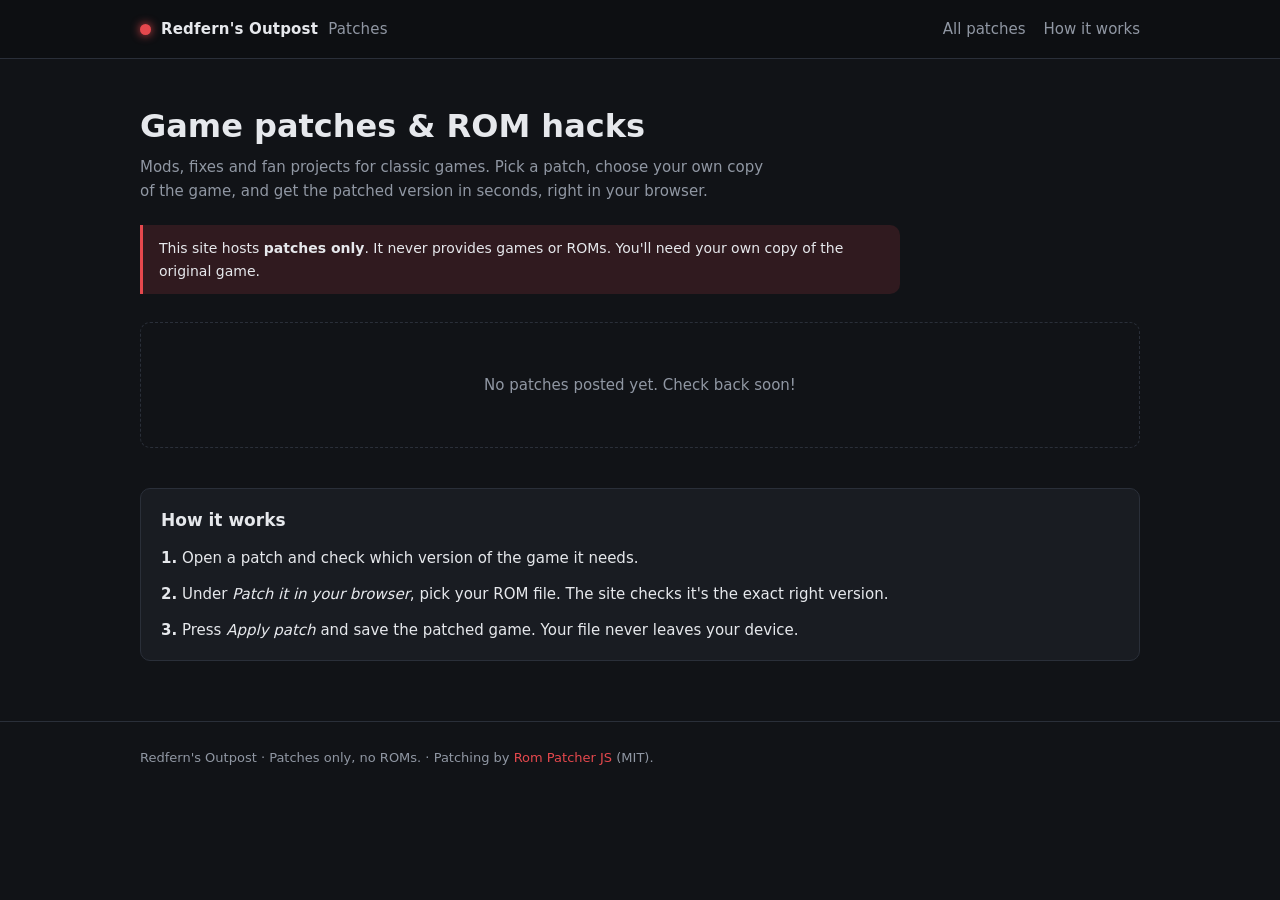
==== index.html @ 0d761f44 "Patch site: catalog, patch pages, in-browser patcher (Rom Patcher JS) Co-Authored-By: Claude Opus 5." ====
<!doctype html>
<html lang="en">
<head>
<meta charset="utf-8">
<meta name="viewport" content="width=device-width, initial-scale=1">
<title>Redfern's Outpost · ROM Patches</title>
<meta name="description" content="Game patches and ROM hacks from Redfern's Outpost. Patch your own copy right in the browser.">
<link rel="icon" href="data:image/svg+xml,%3Csvg xmlns='http://www.w3.org/2000/svg' viewBox='0 0 16 16'%3E%3Ccircle cx='8' cy='8' r='6' fill='%23e5484d'/%3E%3C/svg%3E">
<link rel="stylesheet" href="assets/site.css">
</head>
<body>
<header class="topbar">
  <div class="wrap">
    <a class="brand" href="./"><span class="brand-dot"></span>Redfern's Outpost <span class="brand-sub">Patches</span></a>
    <nav class="nav"><a href="./">All patches</a><a href="#how">How it works</a></nav>
  </div>
</header>

<main class="wrap">
  <section class="hero">
    <h1>Game patches &amp; ROM hacks</h1>
    <p>Mods, fixes and fan projects for classic games. Pick a patch, choose your own copy of the game, and get the patched version in seconds, right in your browser.</p>
    <div class="notice">This site hosts <strong>patches only</strong>. It never provides games or ROMs. You'll need your own copy of the original game.</div>
  </section>

  <div class="toolbar" id="toolbar" hidden>
    <input id="search" type="search" placeholder="Search patches…" aria-label="Search patches">
    <select id="platform" aria-label="Filter by platform"><option value="">All platforms</option></select>
  </div>

  <div class="grid" id="grid"><div class="empty">Loading…</div></div>

  <section id="how" class="panel" style="margin-top:40px">
    <h2>How it works</h2>
    <p><strong>1.</strong> Open a patch and check which version of the game it needs.</p>
    <p><strong>2.</strong> Under <em>Patch it in your browser</em>, pick your ROM file. The site checks it's the exact right version.</p>
    <p><strong>3.</strong> Press <em>Apply patch</em> and save the patched game. Your file never leaves your device.</p>
  </section>
</main>

<footer>
  <div class="wrap">Redfern's Outpost · Patches only, no ROMs. · Patching by <a href="https://github.com/marcrobledo/RomPatcher.js" target="_blank" rel="noopener">Rom Patcher JS</a> (MIT).</div>
</footer>

<script src="assets/site.js"></script>
<script>renderCatalog();</script>
</body>
</html>
---- assets/site.css ----
:root {
  --bg: #111317;
  --panel: #191c22;
  --panel-2: #20242c;
  --line: #2a2f39;
  --text: #e6e8ec;
  --muted: #9097a3;
  --accent: #e5484d;
  --accent-soft: rgba(229, 72, 77, 0.14);
  --ok: #46a758;
  --radius: 10px;
  color-scheme: dark;
}

* { box-sizing: border-box; }
[hidden] { display: none !important; }

html, body {
  margin: 0;
  background: var(--bg);
  color: var(--text);
  font: 15px/1.6 system-ui, -apple-system, "Segoe UI", Roboto, sans-serif;
}

a { color: var(--accent); text-decoration: none; }
a:hover { text-decoration: underline; }
img { max-width: 100%; display: block; }

.wrap { max-width: 1040px; margin: 0 auto; padding: 0 20px; }

/* ---- header / footer ------------------------------------------------ */
.topbar {
  border-bottom: 1px solid var(--line);
  background: #0d0f12;
}
.topbar .wrap {
  display: flex; align-items: center; justify-content: space-between;
  height: 58px;
}
.brand {
  display: flex; align-items: center; gap: 10px;
  color: var(--text); font-weight: 700; letter-spacing: .2px;
}
.brand:hover { text-decoration: none; }
.brand-dot {
  width: 11px; height: 11px; border-radius: 50%;
  background: var(--accent); box-shadow: 0 0 10px var(--accent);
}
.brand-sub { color: var(--muted); font-weight: 400; }
.nav a { color: var(--muted); margin-left: 18px; }
.nav a:hover { color: var(--text); text-decoration: none; }
@media (max-width: 560px) {
  .nav { display: none; }
  .hero h1 { font-size: 26px; }
  .patch-head h1 { font-size: 25px; }
}

footer {
  margin-top: 60px; padding: 26px 0 40px;
  border-top: 1px solid var(--line);
  color: var(--muted); font-size: 13px;
}

/* ---- hero ----------------------------------------------------------- */
.hero { padding: 48px 0 28px; }
.hero h1 { margin: 0 0 10px; font-size: 32px; line-height: 1.2; }
.hero p { margin: 0; max-width: 640px; color: var(--muted); }

.notice {
  margin: 22px 0 0; padding: 12px 16px; max-width: 760px;
  border-left: 3px solid var(--accent);
  background: var(--accent-soft); border-radius: 0 var(--radius) var(--radius) 0;
  font-size: 14px;
}

/* ---- catalog -------------------------------------------------------- */
.toolbar { display: flex; gap: 10px; margin: 26px 0 18px; flex-wrap: wrap; }
.toolbar input, .toolbar select {
  background: var(--panel); color: var(--text);
  border: 1px solid var(--line); border-radius: 8px;
  padding: 9px 12px; font: inherit;
}
.toolbar input { flex: 1; min-width: 200px; }

.grid {
  display: grid; gap: 18px;
  grid-template-columns: repeat(auto-fill, minmax(230px, 1fr));
}
.card {
  display: flex; flex-direction: column;
  background: var(--panel); border: 1px solid var(--line);
  border-radius: var(--radius); overflow: hidden; color: var(--text);
  transition: transform .12s ease, border-color .12s ease;
}
.card:hover { transform: translateY(-2px); border-color: #3a4150; text-decoration: none; }
.card .thumb {
  aspect-ratio: 3 / 2; background: var(--panel-2) center / cover no-repeat;
  image-rendering: pixelated;
  display: flex; align-items: center; justify-content: center;
  color: var(--muted); font-size: 13px;
}
.card .body { padding: 14px 16px 16px; display: flex; flex-direction: column; gap: 6px; flex: 1; }
.card h3 { margin: 0; font-size: 17px; line-height: 1.3; }
.card .game { color: var(--muted); font-size: 13px; }
.card .summary { font-size: 14px; color: #c5c9d1; flex: 1; }
.meta { display: flex; gap: 6px; flex-wrap: wrap; align-items: center; }

.badge {
  display: inline-block; padding: 1px 8px; border-radius: 999px;
  background: var(--panel-2); border: 1px solid var(--line);
  color: var(--muted); font-size: 12px; font-weight: 600;
}
.badge.platform { color: var(--text); border-color: #3a4150; }
.badge.version { color: #7ee2a8; border-color: #24533a; background: #15261c; }

.empty {
  grid-column: 1 / -1;
  padding: 50px 20px; text-align: center; color: var(--muted);
  border: 1px dashed var(--line); border-radius: var(--radius);
}

/* ---- patch page ----------------------------------------------------- */
.back { display: inline-block; margin: 26px 0 6px; color: var(--muted); }
.patch-head h1 { margin: 4px 0 6px; font-size: 30px; line-height: 1.2; }
.patch-head .game { color: var(--muted); margin-bottom: 10px; }

.layout {
  display: grid; gap: 26px; margin-top: 22px;
  grid-template-columns: minmax(0, 1fr) 360px;
}
@media (max-width: 860px) { .layout { grid-template-columns: 1fr; } }

.panel {
  background: var(--panel); border: 1px solid var(--line);
  border-radius: var(--radius); padding: 18px 20px;
}
.panel + .panel { margin-top: 18px; }
.panel h2 { margin: 0 0 12px; font-size: 17px; }
.panel p { margin: 0 0 12px; }
.panel p:last-child { margin-bottom: 0; }

.shots { display: grid; gap: 10px; grid-template-columns: repeat(auto-fill, minmax(150px, 1fr)); }
.shots img {
  width: 100%; border-radius: 6px; border: 1px solid var(--line);
  image-rendering: pixelated; cursor: zoom-in;
}

.facts { display: grid; grid-template-columns: auto 1fr; gap: 6px 14px; font-size: 14px; }
.facts dt { color: var(--muted); }
.facts dd { margin: 0; word-break: break-word; }
.mono { font-family: ui-monospace, "Cascadia Mono", Consolas, monospace; font-size: 13px; }

.btn {
  display: inline-flex; align-items: center; justify-content: center; gap: 8px;
  padding: 10px 16px; border-radius: 8px; border: 1px solid var(--line);
  background: var(--panel-2); color: var(--text); font: inherit; font-weight: 600;
  cursor: pointer;
}
.btn:hover { border-color: #4a5263; text-decoration: none; }
.btn.primary { background: var(--accent); border-color: var(--accent); color: #fff; }
.btn.primary:hover { filter: brightness(1.08); }
.btn.block { width: 100%; }

.changelog { list-style: none; margin: 0; padding: 0; }
.changelog li { padding: 10px 0; border-top: 1px solid var(--line); }
.changelog li:first-child { border-top: 0; padding-top: 0; }
.changelog .ver { font-weight: 700; }
.changelog .date { color: var(--muted); font-size: 13px; margin-left: 8px; }

.lightbox {
  position: fixed; inset: 0; background: rgba(0, 0, 0, .85);
  display: flex; align-items: center; justify-content: center; padding: 30px;
  cursor: zoom-out; z-index: 10;
}
.lightbox img { max-height: 90vh; image-rendering: pixelated; border-radius: 6px; }

/* ---- Rom Patcher JS dark overrides ---------------------------------- */
#rom-patcher-container {
  background: var(--panel-2) !important; color: var(--text) !important;
  border-radius: 8px; padding: 16px !important; max-width: none !important;
  margin: 0 !important; box-shadow: none !important;
}
#rom-patcher-container .rom-patcher-row { display: block; }
#rom-patcher-container .rom-patcher-row > div { text-align: left !important; width: auto !important; }
#rom-patcher-container .rom-patcher-row > div:first-child { color: var(--muted); font-size: 13px; margin-bottom: 4px; }
#rom-patcher-container .text-muted { color: var(--muted) !important; }
#rom-patcher-container select,
#rom-patcher-container input[type=file] {
  width: 100%; background-color: #13161b !important; color: var(--text) !important;
  border: 1px solid var(--line) !important; border-radius: 8px !important;
}
#rom-patcher-container input[type=file].valid { background-color: #15261c !important; border-color: #24533a !important; }
#rom-patcher-container input[type=file].invalid { background-color: #2c1517 !important; border-color: #5c2328 !important; }
#rom-patcher-container #rom-patcher-button-apply {
  width: 100%; padding: 11px; border-radius: 8px; border: 0;
  background: var(--accent); color: #fff; font: inherit; font-weight: 700; cursor: pointer;
}
#rom-patcher-container #rom-patcher-button-apply:disabled { background: #3a2a2c; color: #8d7a7c; cursor: not-allowed; }
#rom-patcher-powered { margin-top: 10px; font-size: 12px; text-align: center; }
#rom-patcher-powered a { color: var(--muted); }
#rom-patcher-powered img { display: none; }
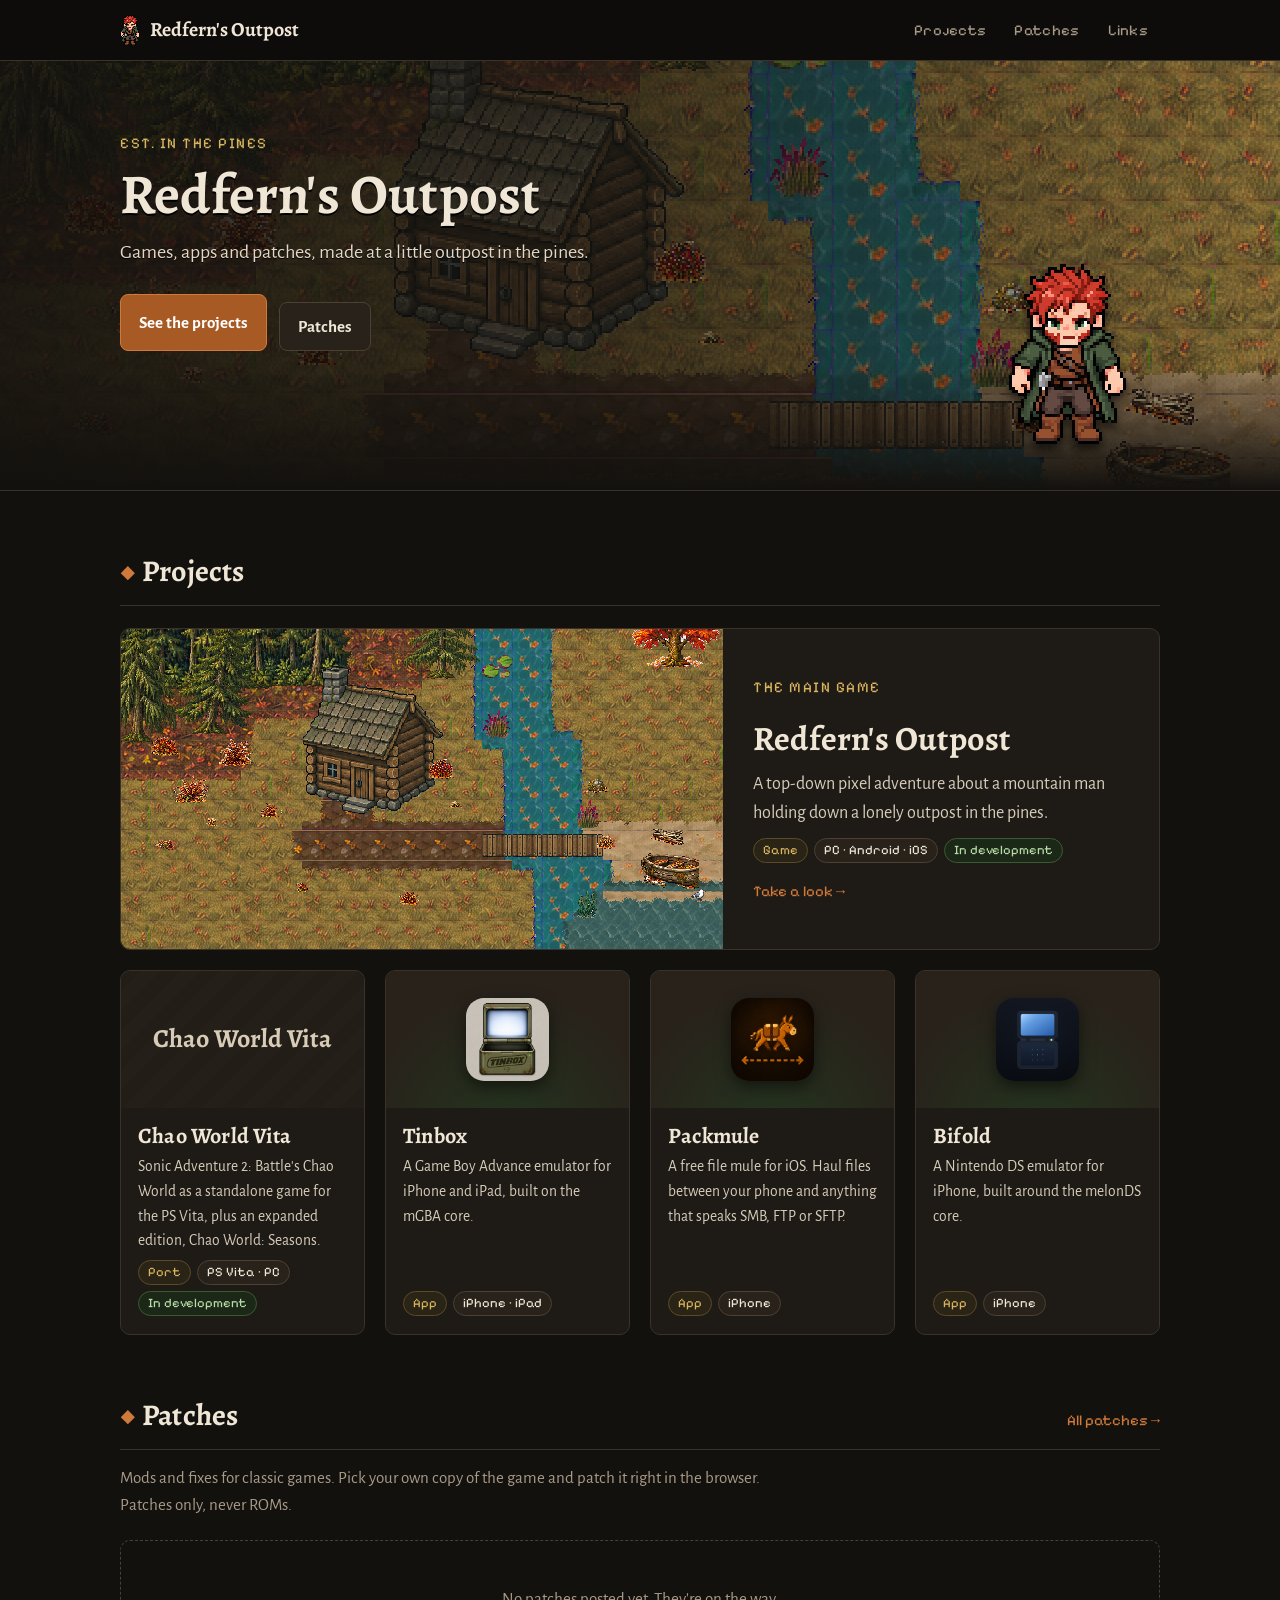
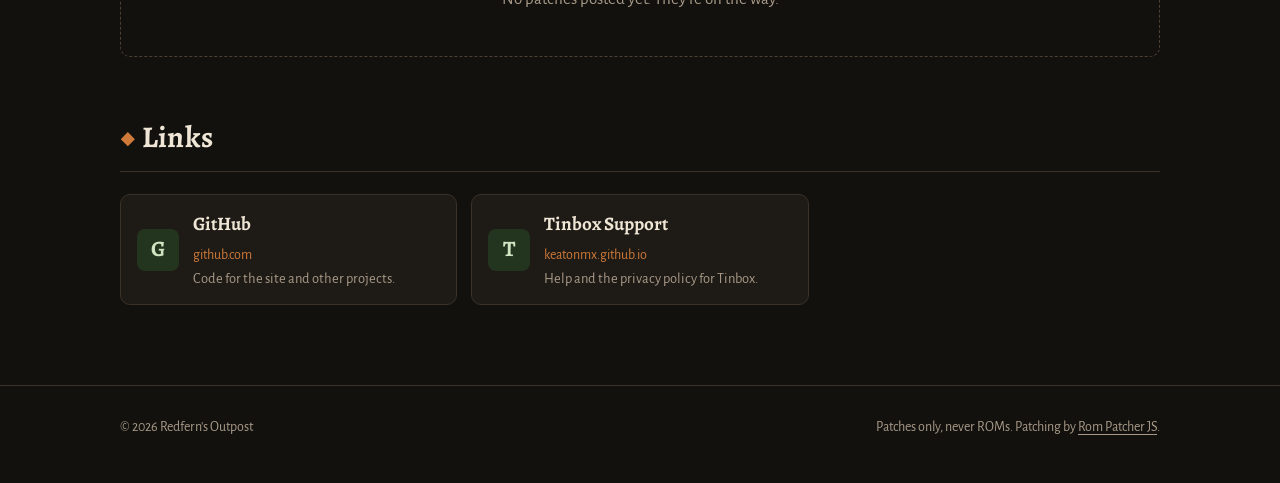
==== commit ad0a3aa3: "Become the main Redfern's Outpost site: projects, patches and links Home page with the autumn cabin " ====
--- a/index.html
+++ b/index.html
@@ -3,46 +3,64 @@
 <head>
 <meta charset="utf-8">
 <meta name="viewport" content="width=device-width, initial-scale=1">
-<title>Redfern's Outpost · ROM Patches</title>
-<meta name="description" content="Game patches and ROM hacks from Redfern's Outpost. Patch your own copy right in the browser.">
-<link rel="icon" href="data:image/svg+xml,%3Csvg xmlns='http://www.w3.org/2000/svg' viewBox='0 0 16 16'%3E%3Ccircle cx='8' cy='8' r='6' fill='%23e5484d'/%3E%3C/svg%3E">
+<title>Redfern's Outpost</title>
+<meta name="description" content="Games, apps and patches made at Redfern's Outpost, a little outpost in the pines.">
+<meta property="og:title" content="Redfern's Outpost">
+<meta property="og:description" content="Games, apps and patches made at a little outpost in the pines.">
+<meta property="og:image" content="https://redfernsoutpost.com/projects/redferns-outpost/autumn.png">
+<link rel="icon" href="data:image/svg+xml,%3Csvg xmlns='http://www.w3.org/2000/svg' viewBox='0 0 16 16'%3E%3Cpath d='M8 1 13 9H10l3 5H3l3-5H3z' fill='%237fa66f'/%3E%3Crect x='7' y='13' width='2' height='3' fill='%23cf7a3a'/%3E%3C/svg%3E">
+<link rel="preconnect" href="https://fonts.googleapis.com">
+<link rel="preconnect" href="https://fonts.gstatic.com" crossorigin>
+<link rel="stylesheet" href="https://fonts.googleapis.com/css2?family=Alegreya:wght@700&family=Alegreya+Sans:wght@400;700&family=Pixelify+Sans:wght@400;500&display=swap">
 <link rel="stylesheet" href="assets/site.css">
 </head>
 <body>
 <header class="topbar">
   <div class="wrap">
-    <a class="brand" href="./"><span class="brand-dot"></span>Redfern's Outpost <span class="brand-sub">Patches</span></a>
-    <nav class="nav"><a href="./">All patches</a><a href="#how">How it works</a></nav>
+    <a class="brand" href="./"><img src="assets/img/redfern.png" alt=""><span>Redfern's Outpost</span></a>
+    <nav class="nav"><a href="#projects-section">Projects</a><a href="patches.html">Patches</a><a href="#links-section">Links</a></nav>
   </div>
 </header>
 
+<section class="banner">
+  <div class="wrap">
+    <div class="eyebrow">Est. in the pines</div>
+    <h1>Redfern's Outpost</h1>
+    <p>Games, apps and patches, made at a little outpost in the pines.</p>
+    <div class="actions">
+      <a class="btn primary" href="#projects-section">See the projects</a>
+      <a class="btn" href="patches.html">Patches</a>
+    </div>
+  </div>
+  <img class="redfern" src="assets/img/redfern.png" alt="Redfern, the mountain man">
+</section>
+
 <main class="wrap">
-  <section class="hero">
-    <h1>Game patches &amp; ROM hacks</h1>
-    <p>Mods, fixes and fan projects for classic games. Pick a patch, choose your own copy of the game, and get the patched version in seconds, right in your browser.</p>
-    <div class="notice">This site hosts <strong>patches only</strong>. It never provides games or ROMs. You'll need your own copy of the original game.</div>
+  <section class="section" id="projects-section">
+    <div class="section-head"><h2>Projects</h2></div>
+    <div class="grid" id="projects"><div class="empty">Loading…</div></div>
   </section>
 
-  <div class="toolbar" id="toolbar" hidden>
-    <input id="search" type="search" placeholder="Search patches…" aria-label="Search patches">
-    <select id="platform" aria-label="Filter by platform"><option value="">All platforms</option></select>
-  </div>
+  <section class="section" id="patches-section">
+    <div class="section-head"><h2>Patches</h2><a href="patches.html">All patches →</a></div>
+    <p class="section-intro">Mods and fixes for classic games. Pick your own copy of the game and patch it right in the browser. Patches only, never ROMs.</p>
+    <div class="grid" id="latest-patches"><div class="empty">Loading…</div></div>
+  </section>
 
-  <div class="grid" id="grid"><div class="empty">Loading…</div></div>
-
-  <section id="how" class="panel" style="margin-top:40px">
-    <h2>How it works</h2>
-    <p><strong>1.</strong> Open a patch and check which version of the game it needs.</p>
-    <p><strong>2.</strong> Under <em>Patch it in your browser</em>, pick your ROM file. The site checks it's the exact right version.</p>
-    <p><strong>3.</strong> Press <em>Apply patch</em> and save the patched game. Your file never leaves your device.</p>
+  <section class="section" id="links-section">
+    <div class="section-head"><h2>Links</h2></div>
+    <div class="links" id="links"><div class="empty">Loading…</div></div>
   </section>
 </main>
 
 <footer>
-  <div class="wrap">Redfern's Outpost · Patches only, no ROMs. · Patching by <a href="https://github.com/marcrobledo/RomPatcher.js" target="_blank" rel="noopener">Rom Patcher JS</a> (MIT).</div>
+  <div class="wrap">
+    <span>© 2026 Redfern's Outpost</span>
+    <span>Patches only, never ROMs. Patching by <a href="https://github.com/marcrobledo/RomPatcher.js" target="_blank" rel="noopener">Rom Patcher JS</a>.</span>
+  </div>
 </footer>
 
 <script src="assets/site.js"></script>
-<script>renderCatalog();</script>
+<script>renderHome();</script>
 </body>
 </html>
--- a/assets/site.css
+++ b/assets/site.css
@@ -1,14 +1,23 @@
+/* Redfern's Outpost — woodsmoke, parchment, rust and pine. */
 :root {
-  --bg: #111317;
-  --panel: #191c22;
-  --panel-2: #20242c;
-  --line: #2a2f39;
-  --text: #e6e8ec;
-  --muted: #9097a3;
-  --accent: #e5484d;
-  --accent-soft: rgba(229, 72, 77, 0.14);
-  --ok: #46a758;
+  --bg: #13110e;
+  --bg-2: #191612;
+  --panel: #1e1a15;
+  --panel-2: #28221b;
+  --line: #3a3128;
+  --line-2: #4b4033;
+  --text: #efe6d6;
+  --muted: #a89a88;
+  --accent: #cf7a3a;
+  --accent-strong: #a85a24;
+  --accent-soft: rgba(207, 122, 58, 0.14);
+  --pine: #7fa66f;
+  --pine-deep: #24351f;
+  --gold: #d9b45f;
   --radius: 10px;
+  --serif: "Alegreya", Georgia, "Times New Roman", serif;
+  --sans: "Alegreya Sans", system-ui, -apple-system, "Segoe UI", Roboto, sans-serif;
+  --pixel: "Pixelify Sans", ui-monospace, Consolas, monospace;
   color-scheme: dark;
 }
 
@@ -19,61 +28,121 @@
   margin: 0;
   background: var(--bg);
   color: var(--text);
-  font: 15px/1.6 system-ui, -apple-system, "Segoe UI", Roboto, sans-serif;
-}
+  font: 17px/1.6 var(--sans);
+}
+h1, h2, h3 { font-family: var(--serif); font-weight: 700; letter-spacing: .2px; }
 
 a { color: var(--accent); text-decoration: none; }
 a:hover { text-decoration: underline; }
 img { max-width: 100%; display: block; }
-
-.wrap { max-width: 1040px; margin: 0 auto; padding: 0 20px; }
+.pixel { image-rendering: pixelated; }
+
+.wrap { max-width: 1080px; margin: 0 auto; padding: 0 20px; }
 
 /* ---- header / footer ------------------------------------------------ */
 .topbar {
+  position: sticky; top: 0; z-index: 5;
   border-bottom: 1px solid var(--line);
-  background: #0d0f12;
+  background: rgba(15, 13, 11, .92);
+  backdrop-filter: blur(6px);
 }
 .topbar .wrap {
   display: flex; align-items: center; justify-content: space-between;
-  height: 58px;
+  height: 60px; gap: 16px;
 }
 .brand {
   display: flex; align-items: center; gap: 10px;
-  color: var(--text); font-weight: 700; letter-spacing: .2px;
+  color: var(--text); font-family: var(--serif); font-size: 20px; font-weight: 700;
+  white-space: nowrap;
 }
 .brand:hover { text-decoration: none; }
-.brand-dot {
-  width: 11px; height: 11px; border-radius: 50%;
-  background: var(--accent); box-shadow: 0 0 10px var(--accent);
-}
-.brand-sub { color: var(--muted); font-weight: 400; }
-.nav a { color: var(--muted); margin-left: 18px; }
-.nav a:hover { color: var(--text); text-decoration: none; }
-@media (max-width: 560px) {
-  .nav { display: none; }
-  .hero h1 { font-size: 26px; }
-  .patch-head h1 { font-size: 25px; }
-}
+.brand img { height: 30px; width: auto; image-rendering: pixelated; }
+.nav { display: flex; gap: 4px; }
+.nav a {
+  color: var(--muted); padding: 6px 12px; border-radius: 6px;
+  font-family: var(--pixel); font-size: 15px; letter-spacing: .3px;
+}
+.nav a:hover, .nav a[aria-current="page"] { color: var(--text); background: var(--panel-2); text-decoration: none; }
 
 footer {
-  margin-top: 60px; padding: 26px 0 40px;
+  margin-top: 80px; padding: 30px 0 44px;
   border-top: 1px solid var(--line);
-  color: var(--muted); font-size: 13px;
-}
-
-/* ---- hero ----------------------------------------------------------- */
-.hero { padding: 48px 0 28px; }
-.hero h1 { margin: 0 0 10px; font-size: 32px; line-height: 1.2; }
-.hero p { margin: 0; max-width: 640px; color: var(--muted); }
+  color: var(--muted); font-size: 14px;
+}
+footer .wrap { display: flex; flex-wrap: wrap; gap: 6px 24px; justify-content: space-between; }
+footer a { color: var(--muted); text-decoration: underline; text-underline-offset: 3px; }
+
+@media (max-width: 600px) {
+  html, body { font-size: 16px; }
+  .brand span { display: none; }
+  .nav a { padding: 6px 8px; font-size: 14px; }
+}
+
+/* ---- home banner ---------------------------------------------------- */
+.banner {
+  position: relative; overflow: hidden;
+  min-height: 430px;
+  background: #2b2416 url("../projects/redferns-outpost/autumn.png") center 40% / cover no-repeat;
+  image-rendering: pixelated;
+  border-bottom: 1px solid var(--line);
+}
+.banner::before {
+  content: ""; position: absolute; inset: 0;
+  background:
+    linear-gradient(90deg, rgba(19, 17, 14, .92) 0%, rgba(19, 17, 14, .72) 45%, rgba(19, 17, 14, .15) 100%),
+    linear-gradient(0deg, var(--bg) 0%, rgba(19, 17, 14, 0) 30%);
+}
+.banner .wrap { position: relative; padding-top: 70px; padding-bottom: 70px; }
+.banner h1 {
+  margin: 0 0 12px; font-size: 56px; line-height: 1.05;
+  text-shadow: 0 2px 0 #000;
+}
+.banner p { margin: 0; max-width: 520px; font-size: 20px; color: #e3d8c4; text-shadow: 0 1px 0 #000; }
+.banner .actions { display: flex; gap: 12px; margin-top: 26px; flex-wrap: wrap; }
+.redfern {
+  position: absolute; right: 12%; bottom: 46px;
+  width: 117px; height: auto; image-rendering: pixelated;
+  filter: drop-shadow(0 6px 4px rgba(0, 0, 0, .55));
+}
+.eyebrow {
+  font-family: var(--pixel); color: var(--gold); font-size: 15px;
+  letter-spacing: 1.5px; text-transform: uppercase; margin-bottom: 10px;
+}
+@media (max-width: 760px) {
+  .banner { min-height: 380px; background-position: 70% 40%; }
+  .banner h1 { font-size: 40px; }
+  .banner p { font-size: 18px; }
+  .redfern { right: 8%; bottom: 20px; width: 78px; opacity: .9; }
+}
+
+/* ---- sections ------------------------------------------------------- */
+.section { margin-top: 56px; }
+.section-head {
+  display: flex; align-items: baseline; justify-content: space-between; gap: 16px;
+  border-bottom: 1px solid var(--line); padding-bottom: 10px; margin-bottom: 22px;
+}
+.section-head h2 { margin: 0; font-size: 30px; }
+.section-head h2::before {
+  content: ""; display: inline-block; width: 10px; height: 10px; margin-right: 12px;
+  background: var(--accent); transform: rotate(45deg) translateY(-4px);
+}
+.section-head a { font-family: var(--pixel); font-size: 15px; }
+.section-intro { margin: -8px 0 22px; color: var(--muted); max-width: 680px; }
+
+/* page header for inner pages */
+.page-head { padding: 44px 0 6px; }
+.page-head h1 { margin: 0 0 8px; font-size: 40px; line-height: 1.15; }
+.page-head p { margin: 0; max-width: 680px; color: var(--muted); }
+@media (max-width: 600px) { .page-head h1 { font-size: 32px; } }
 
 .notice {
   margin: 22px 0 0; padding: 12px 16px; max-width: 760px;
   border-left: 3px solid var(--accent);
   background: var(--accent-soft); border-radius: 0 var(--radius) var(--radius) 0;
-  font-size: 14px;
-}
-
-/* ---- catalog -------------------------------------------------------- */
+  font-size: 15px;
+}
+
+/* ---- cards ---------------------------------------------------------- */
 .toolbar { display: flex; gap: 10px; margin: 26px 0 18px; flex-wrap: wrap; }
 .toolbar input, .toolbar select {
   background: var(--panel); color: var(--text);
@@ -83,8 +152,8 @@
 .toolbar input { flex: 1; min-width: 200px; }
 
 .grid {
-  display: grid; gap: 18px;
-  grid-template-columns: repeat(auto-fill, minmax(230px, 1fr));
+  display: grid; gap: 20px;
+  grid-template-columns: repeat(auto-fill, minmax(240px, 1fr));
 }
 .card {
   display: flex; flex-direction: column;
@@ -92,41 +161,92 @@
   border-radius: var(--radius); overflow: hidden; color: var(--text);
   transition: transform .12s ease, border-color .12s ease;
 }
-.card:hover { transform: translateY(-2px); border-color: #3a4150; text-decoration: none; }
+.card:hover { transform: translateY(-3px); border-color: var(--line-2); text-decoration: none; }
 .card .thumb {
-  aspect-ratio: 3 / 2; background: var(--panel-2) center / cover no-repeat;
+  aspect-ratio: 16 / 9; background: var(--panel-2) center / cover no-repeat;
   image-rendering: pixelated;
   display: flex; align-items: center; justify-content: center;
-  color: var(--muted); font-size: 13px;
-}
-.card .body { padding: 14px 16px 16px; display: flex; flex-direction: column; gap: 6px; flex: 1; }
-.card h3 { margin: 0; font-size: 17px; line-height: 1.3; }
-.card .game { color: var(--muted); font-size: 13px; }
-.card .summary { font-size: 14px; color: #c5c9d1; flex: 1; }
+  color: var(--muted); font-family: var(--pixel); font-size: 14px;
+}
+.card .thumb.icon {
+  background: radial-gradient(circle at 50% 120%, var(--pine-deep), var(--panel-2) 70%);
+  image-rendering: auto;
+}
+.card .thumb.icon img { width: 34%; border-radius: 22%; box-shadow: 0 6px 16px rgba(0, 0, 0, .5); }
+.card .thumb.text {
+  background: repeating-linear-gradient(135deg, #221d17 0 14px, #251f19 14px 28px);
+  font-family: var(--serif); font-size: 26px; font-weight: 700; color: #d8ccb7;
+  text-align: center; padding: 0 20px; line-height: 1.15;
+}
+.card .body { padding: 15px 17px 18px; display: flex; flex-direction: column; gap: 6px; flex: 1; }
+.card h3 { margin: 0; font-size: 22px; line-height: 1.2; }
+.card .game { color: var(--muted); font-size: 14px; }
+.card .summary { font-size: 15.5px; color: #d6ccbb; flex: 1; }
 .meta { display: flex; gap: 6px; flex-wrap: wrap; align-items: center; }
 
+/* the flagship project gets the whole row */
+.card.featured { grid-column: 1 / -1; flex-direction: row; }
+.card.featured .thumb { aspect-ratio: auto; flex: 0 0 58%; min-height: 320px; }
+.card.featured .body { padding: 28px 30px; justify-content: center; gap: 10px; }
+.card.featured h3 { font-size: 34px; }
+.card.featured .summary { flex: 0; font-size: 18px; }
+.card.featured .more { font-family: var(--pixel); color: var(--accent); font-size: 15px; margin-top: 6px; }
+@media (max-width: 760px) {
+  .card.featured { flex-direction: column; }
+  .card.featured .thumb { aspect-ratio: 16 / 9; min-height: 0; }
+  .card.featured .body { padding: 16px 18px 20px; }
+  .card.featured h3 { font-size: 26px; }
+}
+
 .badge {
-  display: inline-block; padding: 1px 8px; border-radius: 999px;
+  display: inline-block; padding: 1px 9px; border-radius: 999px;
   background: var(--panel-2); border: 1px solid var(--line);
-  color: var(--muted); font-size: 12px; font-weight: 600;
-}
-.badge.platform { color: var(--text); border-color: #3a4150; }
-.badge.version { color: #7ee2a8; border-color: #24533a; background: #15261c; }
+  color: var(--muted); font-family: var(--pixel); font-size: 13px;
+}
+.badge.platform { color: var(--text); border-color: var(--line-2); }
+.badge.kind { color: var(--gold); border-color: #5a4a26; background: #2a2416; }
+.badge.status { color: #b7dca6; border-color: #3c5a31; background: #1b2717; }
+.badge.version { color: #b7dca6; border-color: #3c5a31; background: #1b2717; }
 
 .empty {
   grid-column: 1 / -1;
-  padding: 50px 20px; text-align: center; color: var(--muted);
-  border: 1px dashed var(--line); border-radius: var(--radius);
-}
-
-/* ---- patch page ----------------------------------------------------- */
-.back { display: inline-block; margin: 26px 0 6px; color: var(--muted); }
-.patch-head h1 { margin: 4px 0 6px; font-size: 30px; line-height: 1.2; }
-.patch-head .game { color: var(--muted); margin-bottom: 10px; }
+  padding: 44px 20px; text-align: center; color: var(--muted);
+  border: 1px dashed var(--line-2); border-radius: var(--radius);
+}
+
+/* ---- links ---------------------------------------------------------- */
+.links { display: grid; gap: 14px; grid-template-columns: repeat(auto-fill, minmax(280px, 1fr)); }
+.link-card {
+  display: flex; gap: 14px; align-items: center;
+  padding: 14px 16px; border-radius: var(--radius);
+  background: var(--panel); border: 1px solid var(--line); color: var(--text);
+}
+.link-card:hover { border-color: var(--line-2); text-decoration: none; }
+.link-card .mark {
+  flex: none; width: 42px; height: 42px; border-radius: 8px;
+  display: flex; align-items: center; justify-content: center;
+  background: var(--pine-deep); color: #cfe5c2;
+  font-family: var(--serif); font-weight: 700; font-size: 22px;
+}
+.link-card strong { display: block; font-family: var(--serif); font-size: 19px; }
+.link-card .host { color: var(--accent); font-size: 14px; }
+.link-card .desc { display: block; color: var(--muted); font-size: 14.5px; }
+
+/* ---- detail pages --------------------------------------------------- */
+.back { display: inline-block; margin: 28px 0 6px; color: var(--muted); font-family: var(--pixel); font-size: 15px; }
+.patch-head h1 { margin: 4px 0 8px; font-size: 40px; line-height: 1.15; }
+.patch-head .game { color: var(--muted); margin-bottom: 12px; max-width: 720px; }
+@media (max-width: 600px) { .patch-head h1 { font-size: 32px; } }
+
+.hero-shot {
+  margin-top: 22px; border-radius: var(--radius); overflow: hidden;
+  border: 1px solid var(--line); background: var(--panel-2);
+}
+.hero-shot img { width: 100%; image-rendering: pixelated; }
 
 .layout {
   display: grid; gap: 26px; margin-top: 22px;
-  grid-template-columns: minmax(0, 1fr) 360px;
+  grid-template-columns: minmax(0, 1fr) 340px;
 }
 @media (max-width: 860px) { .layout { grid-template-columns: 1fr; } }
 
@@ -135,40 +255,51 @@
   border-radius: var(--radius); padding: 18px 20px;
 }
 .panel + .panel { margin-top: 18px; }
-.panel h2 { margin: 0 0 12px; font-size: 17px; }
+.panel h2 { margin: 0 0 12px; font-size: 22px; }
 .panel p { margin: 0 0 12px; }
 .panel p:last-child { margin-bottom: 0; }
-
-.shots { display: grid; gap: 10px; grid-template-columns: repeat(auto-fill, minmax(150px, 1fr)); }
+.panel .muted { color: var(--muted); font-size: 15px; }
+
+.features { margin: 0; padding: 0; list-style: none; }
+.features li { position: relative; padding: 5px 0 5px 24px; }
+.features li::before {
+  content: ""; position: absolute; left: 4px; top: 15px;
+  width: 7px; height: 7px; background: var(--pine); transform: rotate(45deg);
+}
+
+.shots { display: grid; gap: 10px; grid-template-columns: repeat(auto-fill, minmax(180px, 1fr)); }
+.shots.tall { grid-template-columns: repeat(auto-fill, minmax(120px, 1fr)); }
 .shots img {
   width: 100%; border-radius: 6px; border: 1px solid var(--line);
   image-rendering: pixelated; cursor: zoom-in;
 }
-
-.facts { display: grid; grid-template-columns: auto 1fr; gap: 6px 14px; font-size: 14px; }
+.shots.tall img { image-rendering: auto; }
+
+.facts { display: grid; grid-template-columns: auto 1fr; gap: 6px 14px; font-size: 15px; margin: 0; }
 .facts dt { color: var(--muted); }
 .facts dd { margin: 0; word-break: break-word; }
 .mono { font-family: ui-monospace, "Cascadia Mono", Consolas, monospace; font-size: 13px; }
 
 .btn {
   display: inline-flex; align-items: center; justify-content: center; gap: 8px;
-  padding: 10px 16px; border-radius: 8px; border: 1px solid var(--line);
-  background: var(--panel-2); color: var(--text); font: inherit; font-weight: 600;
+  padding: 10px 18px; border-radius: 8px; border: 1px solid var(--line-2);
+  background: var(--panel-2); color: var(--text); font: inherit; font-weight: 700;
   cursor: pointer;
 }
-.btn:hover { border-color: #4a5263; text-decoration: none; }
-.btn.primary { background: var(--accent); border-color: var(--accent); color: #fff; }
+.btn:hover { border-color: #6a5a46; text-decoration: none; }
+.btn.primary { background: var(--accent-strong); border-color: var(--accent); color: #fff; }
 .btn.primary:hover { filter: brightness(1.08); }
 .btn.block { width: 100%; }
+.btn + .btn { margin-top: 8px; }
 
 .changelog { list-style: none; margin: 0; padding: 0; }
 .changelog li { padding: 10px 0; border-top: 1px solid var(--line); }
 .changelog li:first-child { border-top: 0; padding-top: 0; }
 .changelog .ver { font-weight: 700; }
-.changelog .date { color: var(--muted); font-size: 13px; margin-left: 8px; }
+.changelog .date { color: var(--muted); font-size: 14px; margin-left: 8px; }
 
 .lightbox {
-  position: fixed; inset: 0; background: rgba(0, 0, 0, .85);
+  position: fixed; inset: 0; background: rgba(0, 0, 0, .88);
   display: flex; align-items: center; justify-content: center; padding: 30px;
   cursor: zoom-out; z-index: 10;
 }
@@ -186,16 +317,17 @@
 #rom-patcher-container .text-muted { color: var(--muted) !important; }
 #rom-patcher-container select,
 #rom-patcher-container input[type=file] {
-  width: 100%; background-color: #13161b !important; color: var(--text) !important;
+  width: 100%; background-color: #15120f !important; color: var(--text) !important;
   border: 1px solid var(--line) !important; border-radius: 8px !important;
 }
-#rom-patcher-container input[type=file].valid { background-color: #15261c !important; border-color: #24533a !important; }
+#rom-patcher-container input[type=file].valid { background-color: #1b2717 !important; border-color: #3c5a31 !important; }
 #rom-patcher-container input[type=file].invalid { background-color: #2c1517 !important; border-color: #5c2328 !important; }
 #rom-patcher-container #rom-patcher-button-apply {
   width: 100%; padding: 11px; border-radius: 8px; border: 0;
-  background: var(--accent); color: #fff; font: inherit; font-weight: 700; cursor: pointer;
-}
-#rom-patcher-container #rom-patcher-button-apply:disabled { background: #3a2a2c; color: #8d7a7c; cursor: not-allowed; }
+  background: var(--accent-strong); color: #fff; font: inherit; font-weight: 700; cursor: pointer;
+}
+#rom-patcher-container #rom-patcher-button-apply:hover:not(:disabled) { filter: brightness(1.1); }
+#rom-patcher-container #rom-patcher-button-apply:disabled { background: #3a2f26; color: #8d8072; cursor: not-allowed; }
 #rom-patcher-powered { margin-top: 10px; font-size: 12px; text-align: center; }
 #rom-patcher-powered a { color: var(--muted); }
 #rom-patcher-powered img { display: none; }
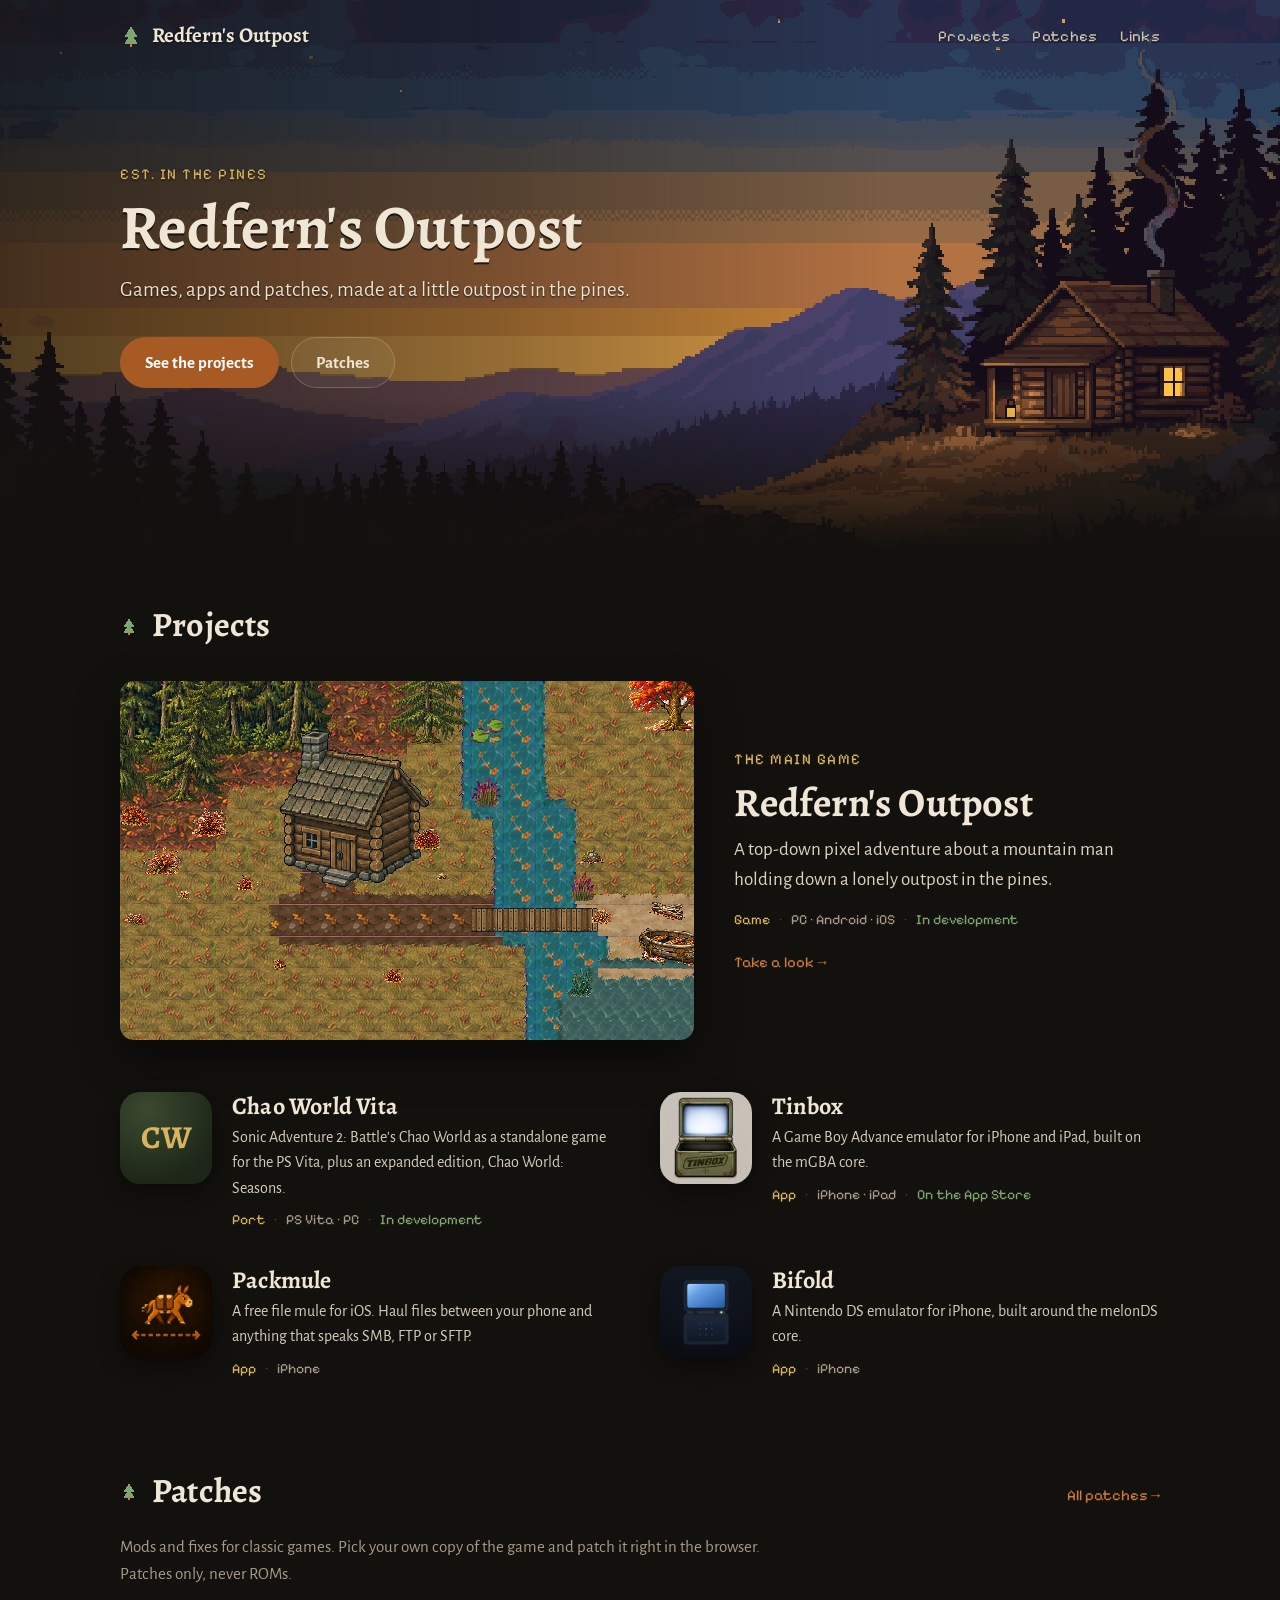
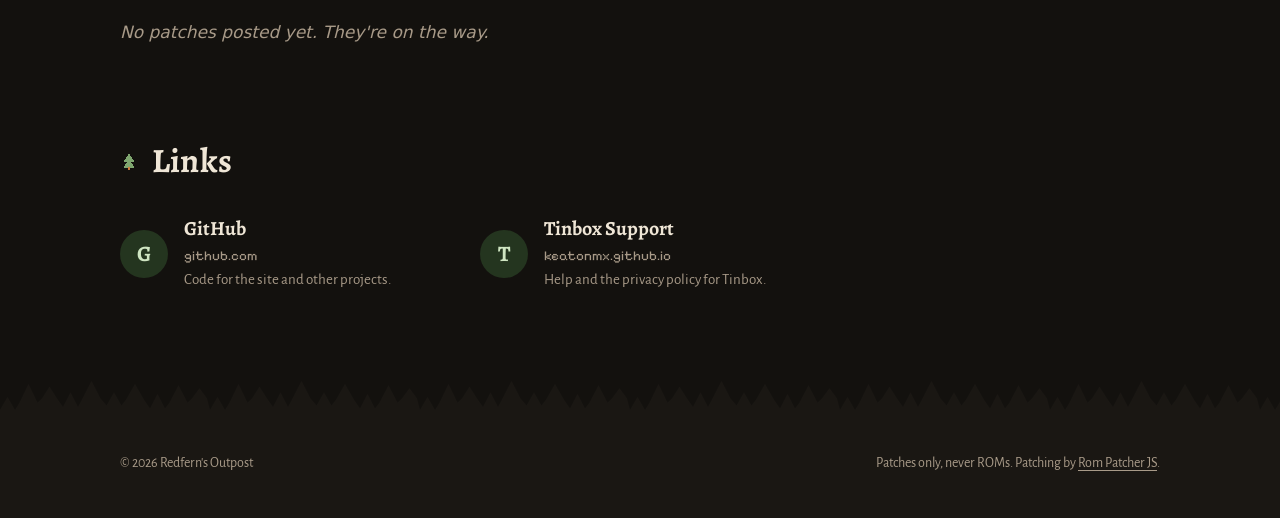
==== commit 602ad6ae: "New PixelLab banner and an open, less boxy layout The banner was the game's own screenshot with Redf" ====
--- a/index.html
+++ b/index.html
@@ -7,7 +7,7 @@
 <meta name="description" content="Games, apps and patches made at Redfern's Outpost, a little outpost in the pines.">
 <meta property="og:title" content="Redfern's Outpost">
 <meta property="og:description" content="Games, apps and patches made at a little outpost in the pines.">
-<meta property="og:image" content="https://redfernsoutpost.com/projects/redferns-outpost/autumn.png">
+<meta property="og:image" content="https://redfernsoutpost.com/assets/img/banner.png">
 <link rel="icon" href="data:image/svg+xml,%3Csvg xmlns='http://www.w3.org/2000/svg' viewBox='0 0 16 16'%3E%3Cpath d='M8 1 13 9H10l3 5H3l3-5H3z' fill='%237fa66f'/%3E%3Crect x='7' y='13' width='2' height='3' fill='%23cf7a3a'/%3E%3C/svg%3E">
 <link rel="preconnect" href="https://fonts.googleapis.com">
 <link rel="preconnect" href="https://fonts.gstatic.com" crossorigin>
@@ -15,9 +15,9 @@
 <link rel="stylesheet" href="assets/site.css">
 </head>
 <body>
-<header class="topbar">
+<header class="topbar over">
   <div class="wrap">
-    <a class="brand" href="./"><img src="assets/img/redfern.png" alt=""><span>Redfern's Outpost</span></a>
+    <a class="brand" href="./"><img src="assets/img/mark.svg" alt=""><span>Redfern's Outpost</span></a>
     <nav class="nav"><a href="#projects-section">Projects</a><a href="patches.html">Patches</a><a href="#links-section">Links</a></nav>
   </div>
 </header>
@@ -32,7 +32,6 @@
       <a class="btn" href="patches.html">Patches</a>
     </div>
   </div>
-  <img class="redfern" src="assets/img/redfern.png" alt="Redfern, the mountain man">
 </section>
 
 <main class="wrap">
--- a/assets/site.css
+++ b/assets/site.css
@@ -1,7 +1,8 @@
-/* Redfern's Outpost — woodsmoke, parchment, rust and pine. */
+/* Redfern's Outpost — woodsmoke, parchment, rust and pine.
+   Open layout: content sits on the page, not in boxes. */
 :root {
   --bg: #13110e;
-  --bg-2: #191612;
+  --bg-2: #1a1713;
   --panel: #1e1a15;
   --panel-2: #28221b;
   --line: #3a3128;
@@ -10,11 +11,11 @@
   --muted: #a89a88;
   --accent: #cf7a3a;
   --accent-strong: #a85a24;
-  --accent-soft: rgba(207, 122, 58, 0.14);
+  --accent-soft: rgba(207, 122, 58, 0.12);
   --pine: #7fa66f;
   --pine-deep: #24351f;
   --gold: #d9b45f;
-  --radius: 10px;
+  --radius: 14px;
   --serif: "Alegreya", Georgia, "Times New Roman", serif;
   --sans: "Alegreya Sans", system-ui, -apple-system, "Segoe UI", Roboto, sans-serif;
   --pixel: "Pixelify Sans", ui-monospace, Consolas, monospace;
@@ -35,39 +36,45 @@
 a { color: var(--accent); text-decoration: none; }
 a:hover { text-decoration: underline; }
 img { max-width: 100%; display: block; }
-.pixel { image-rendering: pixelated; }
 
 .wrap { max-width: 1080px; margin: 0 auto; padding: 0 20px; }
 
 /* ---- header / footer ------------------------------------------------ */
-.topbar {
-  position: sticky; top: 0; z-index: 5;
-  border-bottom: 1px solid var(--line);
-  background: rgba(15, 13, 11, .92);
-  backdrop-filter: blur(6px);
-}
+.topbar { position: relative; z-index: 5; }
+.topbar.over { position: absolute; top: 0; left: 0; right: 0; }
 .topbar .wrap {
   display: flex; align-items: center; justify-content: space-between;
-  height: 60px; gap: 16px;
+  height: 72px; gap: 16px;
 }
 .brand {
   display: flex; align-items: center; gap: 10px;
-  color: var(--text); font-family: var(--serif); font-size: 20px; font-weight: 700;
-  white-space: nowrap;
+  color: var(--text); font-family: var(--serif); font-size: 21px; font-weight: 700;
+  white-space: nowrap; text-shadow: 0 1px 2px rgba(0, 0, 0, .6);
 }
 .brand:hover { text-decoration: none; }
-.brand img { height: 30px; width: auto; image-rendering: pixelated; }
-.nav { display: flex; gap: 4px; }
+.brand img { width: 22px; height: 22px; }
+.nav { display: flex; gap: 22px; }
 .nav a {
-  color: var(--muted); padding: 6px 12px; border-radius: 6px;
-  font-family: var(--pixel); font-size: 15px; letter-spacing: .3px;
-}
-.nav a:hover, .nav a[aria-current="page"] { color: var(--text); background: var(--panel-2); text-decoration: none; }
+  position: relative; padding: 4px 0;
+  color: #d4c8b5; font-family: var(--pixel); font-size: 15px; letter-spacing: .3px;
+  text-shadow: 0 1px 2px rgba(0, 0, 0, .6);
+}
+.nav a::after {
+  content: ""; position: absolute; left: 0; right: 0; bottom: -2px; height: 2px;
+  background: var(--accent); border-radius: 2px;
+  transform: scaleX(0); transition: transform .15s ease;
+}
+.nav a:hover, .nav a[aria-current="page"] { color: var(--text); text-decoration: none; }
+.nav a:hover::after, .nav a[aria-current="page"]::after { transform: scaleX(1); }
 
 footer {
-  margin-top: 80px; padding: 30px 0 44px;
-  border-top: 1px solid var(--line);
+  position: relative; margin-top: 130px; padding: 30px 0 44px;
+  background: var(--bg-2);
   color: var(--muted); font-size: 14px;
+}
+footer::before {
+  content: ""; position: absolute; left: 0; right: 0; top: -41px; height: 42px;
+  background: url("img/treeline.svg") repeat-x left bottom / 210px 42px;
 }
 footer .wrap { display: flex; flex-wrap: wrap; gap: 6px 24px; justify-content: space-between; }
 footer a { color: var(--muted); text-decoration: underline; text-underline-offset: 3px; }
@@ -75,204 +82,217 @@
 @media (max-width: 600px) {
   html, body { font-size: 16px; }
   .brand span { display: none; }
-  .nav a { padding: 6px 8px; font-size: 14px; }
+  .nav { gap: 16px; }
+  .nav a { font-size: 14px; }
 }
 
 /* ---- home banner ---------------------------------------------------- */
 .banner {
   position: relative; overflow: hidden;
-  min-height: 430px;
-  background: #2b2416 url("../projects/redferns-outpost/autumn.png") center 40% / cover no-repeat;
+  display: flex; align-items: center;
+  min-height: clamp(440px, 43vw, 640px);
+  background: #1b1a2a url("img/banner.png") 85% bottom / cover no-repeat;
   image-rendering: pixelated;
-  border-bottom: 1px solid var(--line);
 }
 .banner::before {
   content: ""; position: absolute; inset: 0;
   background:
-    linear-gradient(90deg, rgba(19, 17, 14, .92) 0%, rgba(19, 17, 14, .72) 45%, rgba(19, 17, 14, .15) 100%),
-    linear-gradient(0deg, var(--bg) 0%, rgba(19, 17, 14, 0) 30%);
-}
-.banner .wrap { position: relative; padding-top: 70px; padding-bottom: 70px; }
+    linear-gradient(90deg, rgba(19, 17, 14, .7) 0%, rgba(19, 17, 14, .35) 40%, rgba(19, 17, 14, 0) 70%),
+    linear-gradient(0deg, var(--bg) 0%, rgba(19, 17, 14, 0) 28%);
+}
+.banner .wrap { position: relative; width: 100%; padding-top: 96px; padding-bottom: 96px; }
 .banner h1 {
-  margin: 0 0 12px; font-size: 56px; line-height: 1.05;
-  text-shadow: 0 2px 0 #000;
-}
-.banner p { margin: 0; max-width: 520px; font-size: 20px; color: #e3d8c4; text-shadow: 0 1px 0 #000; }
-.banner .actions { display: flex; gap: 12px; margin-top: 26px; flex-wrap: wrap; }
-.redfern {
-  position: absolute; right: 12%; bottom: 46px;
-  width: 117px; height: auto; image-rendering: pixelated;
-  filter: drop-shadow(0 6px 4px rgba(0, 0, 0, .55));
-}
+  margin: 0 0 14px; font-size: 62px; line-height: 1.02;
+  text-shadow: 0 2px 0 rgba(0, 0, 0, .7);
+}
+.banner p { margin: 0; max-width: 540px; font-size: 21px; color: #ece2d0; text-shadow: 0 1px 2px rgba(0, 0, 0, .8); }
+.banner .actions { display: flex; gap: 12px; margin-top: 30px; flex-wrap: wrap; }
 .eyebrow {
   font-family: var(--pixel); color: var(--gold); font-size: 15px;
   letter-spacing: 1.5px; text-transform: uppercase; margin-bottom: 10px;
 }
+.banner .eyebrow { text-shadow: 0 1px 2px rgba(0, 0, 0, .8); }
 @media (max-width: 760px) {
-  .banner { min-height: 380px; background-position: 70% 40%; }
-  .banner h1 { font-size: 40px; }
+  .banner { min-height: 460px; background-position: 90% bottom; align-items: flex-end; }
+  .banner::before {
+    background: linear-gradient(0deg, var(--bg) 0%, rgba(19, 17, 14, .75) 45%, rgba(19, 17, 14, .1) 80%);
+  }
+  .banner .wrap { padding-bottom: 40px; }
+  .banner h1 { font-size: 42px; }
   .banner p { font-size: 18px; }
-  .redfern { right: 8%; bottom: 20px; width: 78px; opacity: .9; }
 }
 
 /* ---- sections ------------------------------------------------------- */
-.section { margin-top: 56px; }
+.section { margin-top: 84px; }
+.section:first-child { margin-top: 48px; }
 .section-head {
   display: flex; align-items: baseline; justify-content: space-between; gap: 16px;
-  border-bottom: 1px solid var(--line); padding-bottom: 10px; margin-bottom: 22px;
-}
-.section-head h2 { margin: 0; font-size: 30px; }
+  margin-bottom: 28px;
+}
+.section-head h2 { margin: 0; font-size: 34px; display: flex; align-items: center; gap: 14px; }
 .section-head h2::before {
-  content: ""; display: inline-block; width: 10px; height: 10px; margin-right: 12px;
-  background: var(--accent); transform: rotate(45deg) translateY(-4px);
+  content: ""; flex: none; width: 18px; height: 18px;
+  background: url("img/mark.svg") center / contain no-repeat;
 }
 .section-head a { font-family: var(--pixel); font-size: 15px; }
-.section-intro { margin: -8px 0 22px; color: var(--muted); max-width: 680px; }
+.section-intro { margin: -14px 0 28px; color: var(--muted); max-width: 640px; }
 
 /* page header for inner pages */
-.page-head { padding: 44px 0 6px; }
-.page-head h1 { margin: 0 0 8px; font-size: 40px; line-height: 1.15; }
-.page-head p { margin: 0; max-width: 680px; color: var(--muted); }
-@media (max-width: 600px) { .page-head h1 { font-size: 32px; } }
+.page-head { padding: 36px 0 6px; }
+.page-head h1 { margin: 0 0 10px; font-size: 44px; line-height: 1.1; }
+.page-head p { margin: 0; max-width: 660px; color: var(--muted); font-size: 18px; }
+@media (max-width: 600px) { .page-head h1 { font-size: 34px; } }
 
 .notice {
-  margin: 22px 0 0; padding: 12px 16px; max-width: 760px;
+  margin: 24px 0 0; padding: 4px 0 4px 16px; max-width: 700px;
   border-left: 3px solid var(--accent);
-  background: var(--accent-soft); border-radius: 0 var(--radius) var(--radius) 0;
-  font-size: 15px;
-}
-
-/* ---- cards ---------------------------------------------------------- */
-.toolbar { display: flex; gap: 10px; margin: 26px 0 18px; flex-wrap: wrap; }
+  color: #ddd2bf; font-size: 15.5px;
+}
+
+.meta {
+  display: flex; flex-wrap: wrap; align-items: center;
+  font-family: var(--pixel); font-size: 14px; color: var(--muted);
+}
+.meta span + span::before { content: "·"; margin: 0 9px; color: var(--line-2); }
+.meta .kind { color: var(--gold); }
+.meta .good { color: var(--pine); }
+
+.empty { grid-column: 1 / -1; color: var(--muted); font-style: italic; padding: 4px 0; }
+
+/* ---- projects and patches ------------------------------------------ */
+.toolbar { display: flex; gap: 10px; margin: 30px 0 4px; flex-wrap: wrap; }
 .toolbar input, .toolbar select {
-  background: var(--panel); color: var(--text);
-  border: 1px solid var(--line); border-radius: 8px;
-  padding: 9px 12px; font: inherit;
+  background: var(--bg-2); color: var(--text);
+  border: 1px solid var(--line); border-radius: 999px;
+  padding: 9px 16px; font: inherit;
 }
 .toolbar input { flex: 1; min-width: 200px; }
 
 .grid {
-  display: grid; gap: 20px;
-  grid-template-columns: repeat(auto-fill, minmax(240px, 1fr));
-}
-.card {
-  display: flex; flex-direction: column;
-  background: var(--panel); border: 1px solid var(--line);
-  border-radius: var(--radius); overflow: hidden; color: var(--text);
-  transition: transform .12s ease, border-color .12s ease;
-}
-.card:hover { transform: translateY(-3px); border-color: var(--line-2); text-decoration: none; }
-.card .thumb {
-  aspect-ratio: 16 / 9; background: var(--panel-2) center / cover no-repeat;
-  image-rendering: pixelated;
+  display: grid; gap: 34px 40px;
+  grid-template-columns: repeat(auto-fill, minmax(340px, 1fr));
+}
+@media (max-width: 420px) { .grid { grid-template-columns: 1fr; } }
+
+/* one project or patch: a picture beside its words */
+.item { display: flex; gap: 20px; align-items: flex-start; color: var(--text); }
+.item:hover { text-decoration: none; }
+.item .thumb { flex: none; transition: transform .15s ease; }
+.item:hover .thumb { transform: translateY(-3px); }
+.item h3 { margin: 0 0 4px; font-size: 24px; line-height: 1.2; transition: color .15s ease; }
+.item:hover h3 { color: var(--accent); }
+.item .summary { margin: 0 0 8px; color: #d6ccbb; font-size: 16px; }
+.item .game { color: var(--muted); font-size: 14.5px; margin: -2px 0 6px; }
+
+.thumb.icon {
+  width: 92px; height: 92px; border-radius: 22%;
+  box-shadow: 0 8px 22px rgba(0, 0, 0, .45);
+}
+.thumb.shot {
+  width: 150px; aspect-ratio: 16 / 10; object-fit: cover;
+  border-radius: 10px; image-rendering: pixelated;
+  box-shadow: 0 8px 22px rgba(0, 0, 0, .45);
+}
+.thumb.initials {
+  width: 92px; height: 92px; border-radius: 22%;
   display: flex; align-items: center; justify-content: center;
-  color: var(--muted); font-family: var(--pixel); font-size: 14px;
-}
-.card .thumb.icon {
-  background: radial-gradient(circle at 50% 120%, var(--pine-deep), var(--panel-2) 70%);
-  image-rendering: auto;
-}
-.card .thumb.icon img { width: 34%; border-radius: 22%; box-shadow: 0 6px 16px rgba(0, 0, 0, .5); }
-.card .thumb.text {
-  background: repeating-linear-gradient(135deg, #221d17 0 14px, #251f19 14px 28px);
-  font-family: var(--serif); font-size: 26px; font-weight: 700; color: #d8ccb7;
-  text-align: center; padding: 0 20px; line-height: 1.15;
-}
-.card .body { padding: 15px 17px 18px; display: flex; flex-direction: column; gap: 6px; flex: 1; }
-.card h3 { margin: 0; font-size: 22px; line-height: 1.2; }
-.card .game { color: var(--muted); font-size: 14px; }
-.card .summary { font-size: 15.5px; color: #d6ccbb; flex: 1; }
-.meta { display: flex; gap: 6px; flex-wrap: wrap; align-items: center; }
-
-/* the flagship project gets the whole row */
-.card.featured { grid-column: 1 / -1; flex-direction: row; }
-.card.featured .thumb { aspect-ratio: auto; flex: 0 0 58%; min-height: 320px; }
-.card.featured .body { padding: 28px 30px; justify-content: center; gap: 10px; }
-.card.featured h3 { font-size: 34px; }
-.card.featured .summary { flex: 0; font-size: 18px; }
-.card.featured .more { font-family: var(--pixel); color: var(--accent); font-size: 15px; margin-top: 6px; }
+  background: radial-gradient(circle at 30% 20%, #3b4a2f, #1d2618 75%);
+  color: var(--gold); font-family: var(--serif); font-size: 32px; font-weight: 700;
+  box-shadow: 0 8px 22px rgba(0, 0, 0, .45);
+}
+
+/* the flagship project: big picture, words beside it */
+.feature {
+  grid-column: 1 / -1;
+  display: grid; grid-template-columns: minmax(0, 1.35fr) minmax(0, 1fr);
+  gap: 40px; align-items: center; color: var(--text);
+  margin-bottom: 18px;
+}
+.feature:hover { text-decoration: none; }
+.feature img {
+  width: 100%; aspect-ratio: 16 / 10; object-fit: cover;
+  border-radius: var(--radius); image-rendering: pixelated;
+  box-shadow: 0 18px 40px rgba(0, 0, 0, .5);
+  transition: transform .15s ease;
+}
+.feature:hover img { transform: translateY(-3px); }
+.feature h3 { margin: 0 0 10px; font-size: 40px; line-height: 1.1; }
+.feature .summary { margin: 0 0 14px; font-size: 19px; color: #ddd2bf; }
+.feature .more { margin-top: 18px; font-family: var(--pixel); color: var(--accent); font-size: 15px; }
+.feature:hover .more { text-decoration: underline; }
 @media (max-width: 760px) {
-  .card.featured { flex-direction: column; }
-  .card.featured .thumb { aspect-ratio: 16 / 9; min-height: 0; }
-  .card.featured .body { padding: 16px 18px 20px; }
-  .card.featured h3 { font-size: 26px; }
-}
-
-.badge {
-  display: inline-block; padding: 1px 9px; border-radius: 999px;
-  background: var(--panel-2); border: 1px solid var(--line);
-  color: var(--muted); font-family: var(--pixel); font-size: 13px;
-}
-.badge.platform { color: var(--text); border-color: var(--line-2); }
-.badge.kind { color: var(--gold); border-color: #5a4a26; background: #2a2416; }
-.badge.status { color: #b7dca6; border-color: #3c5a31; background: #1b2717; }
-.badge.version { color: #b7dca6; border-color: #3c5a31; background: #1b2717; }
-
-.empty {
-  grid-column: 1 / -1;
-  padding: 44px 20px; text-align: center; color: var(--muted);
-  border: 1px dashed var(--line-2); border-radius: var(--radius);
+  .feature { grid-template-columns: 1fr; gap: 20px; }
+  .feature h3 { font-size: 30px; }
 }
 
 /* ---- links ---------------------------------------------------------- */
-.links { display: grid; gap: 14px; grid-template-columns: repeat(auto-fill, minmax(280px, 1fr)); }
-.link-card {
-  display: flex; gap: 14px; align-items: center;
-  padding: 14px 16px; border-radius: var(--radius);
-  background: var(--panel); border: 1px solid var(--line); color: var(--text);
-}
-.link-card:hover { border-color: var(--line-2); text-decoration: none; }
-.link-card .mark {
-  flex: none; width: 42px; height: 42px; border-radius: 8px;
+.links { display: grid; gap: 22px 40px; grid-template-columns: repeat(auto-fill, minmax(300px, 1fr)); }
+.link { display: flex; gap: 16px; align-items: center; color: var(--text); }
+.link:hover { text-decoration: none; }
+.link .mark {
+  flex: none; width: 48px; height: 48px; border-radius: 50%;
   display: flex; align-items: center; justify-content: center;
   background: var(--pine-deep); color: #cfe5c2;
   font-family: var(--serif); font-weight: 700; font-size: 22px;
-}
-.link-card strong { display: block; font-family: var(--serif); font-size: 19px; }
-.link-card .host { color: var(--accent); font-size: 14px; }
-.link-card .desc { display: block; color: var(--muted); font-size: 14.5px; }
+  transition: background .15s ease;
+}
+.link:hover .mark { background: var(--accent-strong); color: #fff; }
+.link strong { display: block; font-family: var(--serif); font-size: 20px; line-height: 1.2; }
+.link:hover strong { color: var(--accent); }
+.link .host { font-family: var(--pixel); color: var(--muted); font-size: 13.5px; }
+.link .desc { display: block; color: var(--muted); font-size: 15px; }
 
 /* ---- detail pages --------------------------------------------------- */
-.back { display: inline-block; margin: 28px 0 6px; color: var(--muted); font-family: var(--pixel); font-size: 15px; }
-.patch-head h1 { margin: 4px 0 8px; font-size: 40px; line-height: 1.15; }
-.patch-head .game { color: var(--muted); margin-bottom: 12px; max-width: 720px; }
-@media (max-width: 600px) { .patch-head h1 { font-size: 32px; } }
+.back { display: inline-block; margin: 8px 0 18px; color: var(--muted); font-family: var(--pixel); font-size: 15px; }
+.detail-head { display: flex; gap: 26px; align-items: center; }
+.detail-head h1 { margin: 2px 0 8px; font-size: 46px; line-height: 1.08; }
+.detail-head .lede { margin: 0 0 10px; max-width: 680px; color: #d6ccbb; font-size: 19px; }
+.app-icon {
+  flex: none; width: 128px; height: 128px; border-radius: 22%;
+  box-shadow: 0 12px 30px rgba(0, 0, 0, .5);
+}
+@media (max-width: 600px) {
+  .detail-head { flex-direction: column; align-items: flex-start; gap: 16px; }
+  .detail-head h1 { font-size: 34px; }
+  .app-icon { width: 96px; height: 96px; }
+}
 
 .hero-shot {
-  margin-top: 22px; border-radius: var(--radius); overflow: hidden;
-  border: 1px solid var(--line); background: var(--panel-2);
-}
-.hero-shot img { width: 100%; image-rendering: pixelated; }
+  width: 100%; margin-top: 30px; border-radius: var(--radius);
+  image-rendering: pixelated; box-shadow: 0 18px 40px rgba(0, 0, 0, .5);
+}
 
 .layout {
-  display: grid; gap: 26px; margin-top: 22px;
-  grid-template-columns: minmax(0, 1fr) 340px;
-}
-@media (max-width: 860px) { .layout { grid-template-columns: 1fr; } }
-
-.panel {
-  background: var(--panel); border: 1px solid var(--line);
-  border-radius: var(--radius); padding: 18px 20px;
-}
-.panel + .panel { margin-top: 18px; }
-.panel h2 { margin: 0 0 12px; font-size: 22px; }
-.panel p { margin: 0 0 12px; }
-.panel p:last-child { margin-bottom: 0; }
-.panel .muted { color: var(--muted); font-size: 15px; }
+  display: grid; gap: 56px; margin-top: 44px;
+  grid-template-columns: minmax(0, 1fr) 300px;
+}
+.layout.single { grid-template-columns: minmax(0, 760px); }
+@media (max-width: 860px) { .layout { grid-template-columns: 1fr; gap: 40px; } }
+
+.block + .block { margin-top: 44px; }
+.block h2 { margin: 0 0 12px; font-size: 26px; }
+.block p { margin: 0 0 14px; }
+.block p:last-child { margin-bottom: 0; }
+.block .muted { color: var(--muted); font-size: 15px; }
+aside .block h2 { font-size: 21px; }
+aside .note { border-left: 3px solid var(--pine); padding-left: 14px; }
 
 .features { margin: 0; padding: 0; list-style: none; }
-.features li { position: relative; padding: 5px 0 5px 24px; }
+.features li { position: relative; padding: 5px 0 5px 26px; }
 .features li::before {
   content: ""; position: absolute; left: 4px; top: 15px;
   width: 7px; height: 7px; background: var(--pine); transform: rotate(45deg);
 }
 
-.shots { display: grid; gap: 10px; grid-template-columns: repeat(auto-fill, minmax(180px, 1fr)); }
+.shots { display: grid; gap: 14px; grid-template-columns: repeat(auto-fill, minmax(200px, 1fr)); }
 .shots.tall { grid-template-columns: repeat(auto-fill, minmax(120px, 1fr)); }
 .shots img {
-  width: 100%; border-radius: 6px; border: 1px solid var(--line);
+  width: 100%; border-radius: 10px;
   image-rendering: pixelated; cursor: zoom-in;
-}
+  box-shadow: 0 8px 20px rgba(0, 0, 0, .4);
+  transition: transform .15s ease;
+}
+.shots img:hover { transform: translateY(-3px); }
 .shots.tall img { image-rendering: auto; }
 
 .facts { display: grid; grid-template-columns: auto 1fr; gap: 6px 14px; font-size: 15px; margin: 0; }
@@ -282,33 +302,44 @@
 
 .btn {
   display: inline-flex; align-items: center; justify-content: center; gap: 8px;
-  padding: 10px 18px; border-radius: 8px; border: 1px solid var(--line-2);
-  background: var(--panel-2); color: var(--text); font: inherit; font-weight: 700;
-  cursor: pointer;
-}
-.btn:hover { border-color: #6a5a46; text-decoration: none; }
-.btn.primary { background: var(--accent-strong); border-color: var(--accent); color: #fff; }
-.btn.primary:hover { filter: brightness(1.08); }
+  padding: 11px 24px; border-radius: 999px; border: 1px solid rgba(239, 230, 214, .22);
+  background: rgba(239, 230, 214, .06); color: var(--text); font: inherit; font-weight: 700;
+  cursor: pointer; transition: background .15s ease, border-color .15s ease;
+}
+.btn:hover { background: rgba(239, 230, 214, .12); border-color: rgba(239, 230, 214, .35); text-decoration: none; }
+.btn.primary { background: var(--accent-strong); border-color: var(--accent-strong); color: #fff; }
+.btn.primary:hover { background: var(--accent); border-color: var(--accent); }
 .btn.block { width: 100%; }
-.btn + .btn { margin-top: 8px; }
+.btn + .btn { margin-top: 10px; }
+.actions .btn + .btn { margin-top: 0; }
 
 .changelog { list-style: none; margin: 0; padding: 0; }
-.changelog li { padding: 10px 0; border-top: 1px solid var(--line); }
-.changelog li:first-child { border-top: 0; padding-top: 0; }
+.changelog li { padding: 12px 0; }
+.changelog li:first-child { padding-top: 0; }
 .changelog .ver { font-weight: 700; }
 .changelog .date { color: var(--muted); font-size: 14px; margin-left: 8px; }
+
+.steps { list-style: none; margin: 0; padding: 0; counter-reset: step; max-width: 680px; }
+.steps li { position: relative; counter-increment: step; padding: 6px 0 12px 48px; }
+.steps li::before {
+  content: counter(step); position: absolute; left: 0; top: 4px;
+  width: 32px; height: 32px; border-radius: 50%;
+  display: flex; align-items: center; justify-content: center;
+  background: var(--accent-soft); color: var(--accent);
+  font-family: var(--pixel); font-size: 15px;
+}
 
 .lightbox {
   position: fixed; inset: 0; background: rgba(0, 0, 0, .88);
   display: flex; align-items: center; justify-content: center; padding: 30px;
   cursor: zoom-out; z-index: 10;
 }
-.lightbox img { max-height: 90vh; image-rendering: pixelated; border-radius: 6px; }
+.lightbox img { max-height: 90vh; image-rendering: pixelated; border-radius: 10px; }
 
 /* ---- Rom Patcher JS dark overrides ---------------------------------- */
 #rom-patcher-container {
-  background: var(--panel-2) !important; color: var(--text) !important;
-  border-radius: 8px; padding: 16px !important; max-width: none !important;
+  background: var(--bg-2) !important; color: var(--text) !important;
+  border-radius: var(--radius); padding: 18px !important; max-width: none !important;
   margin: 0 !important; box-shadow: none !important;
 }
 #rom-patcher-container .rom-patcher-row { display: block; }
@@ -317,16 +348,16 @@
 #rom-patcher-container .text-muted { color: var(--muted) !important; }
 #rom-patcher-container select,
 #rom-patcher-container input[type=file] {
-  width: 100%; background-color: #15120f !important; color: var(--text) !important;
-  border: 1px solid var(--line) !important; border-radius: 8px !important;
+  width: 100%; background-color: var(--bg) !important; color: var(--text) !important;
+  border: 1px solid var(--line) !important; border-radius: 10px !important;
 }
 #rom-patcher-container input[type=file].valid { background-color: #1b2717 !important; border-color: #3c5a31 !important; }
 #rom-patcher-container input[type=file].invalid { background-color: #2c1517 !important; border-color: #5c2328 !important; }
 #rom-patcher-container #rom-patcher-button-apply {
-  width: 100%; padding: 11px; border-radius: 8px; border: 0;
+  width: 100%; padding: 11px; border-radius: 999px; border: 0;
   background: var(--accent-strong); color: #fff; font: inherit; font-weight: 700; cursor: pointer;
 }
-#rom-patcher-container #rom-patcher-button-apply:hover:not(:disabled) { filter: brightness(1.1); }
+#rom-patcher-container #rom-patcher-button-apply:hover:not(:disabled) { background: var(--accent); }
 #rom-patcher-container #rom-patcher-button-apply:disabled { background: #3a2f26; color: #8d8072; cursor: not-allowed; }
 #rom-patcher-powered { margin-top: 10px; font-size: 12px; text-align: center; }
 #rom-patcher-powered a { color: var(--muted); }
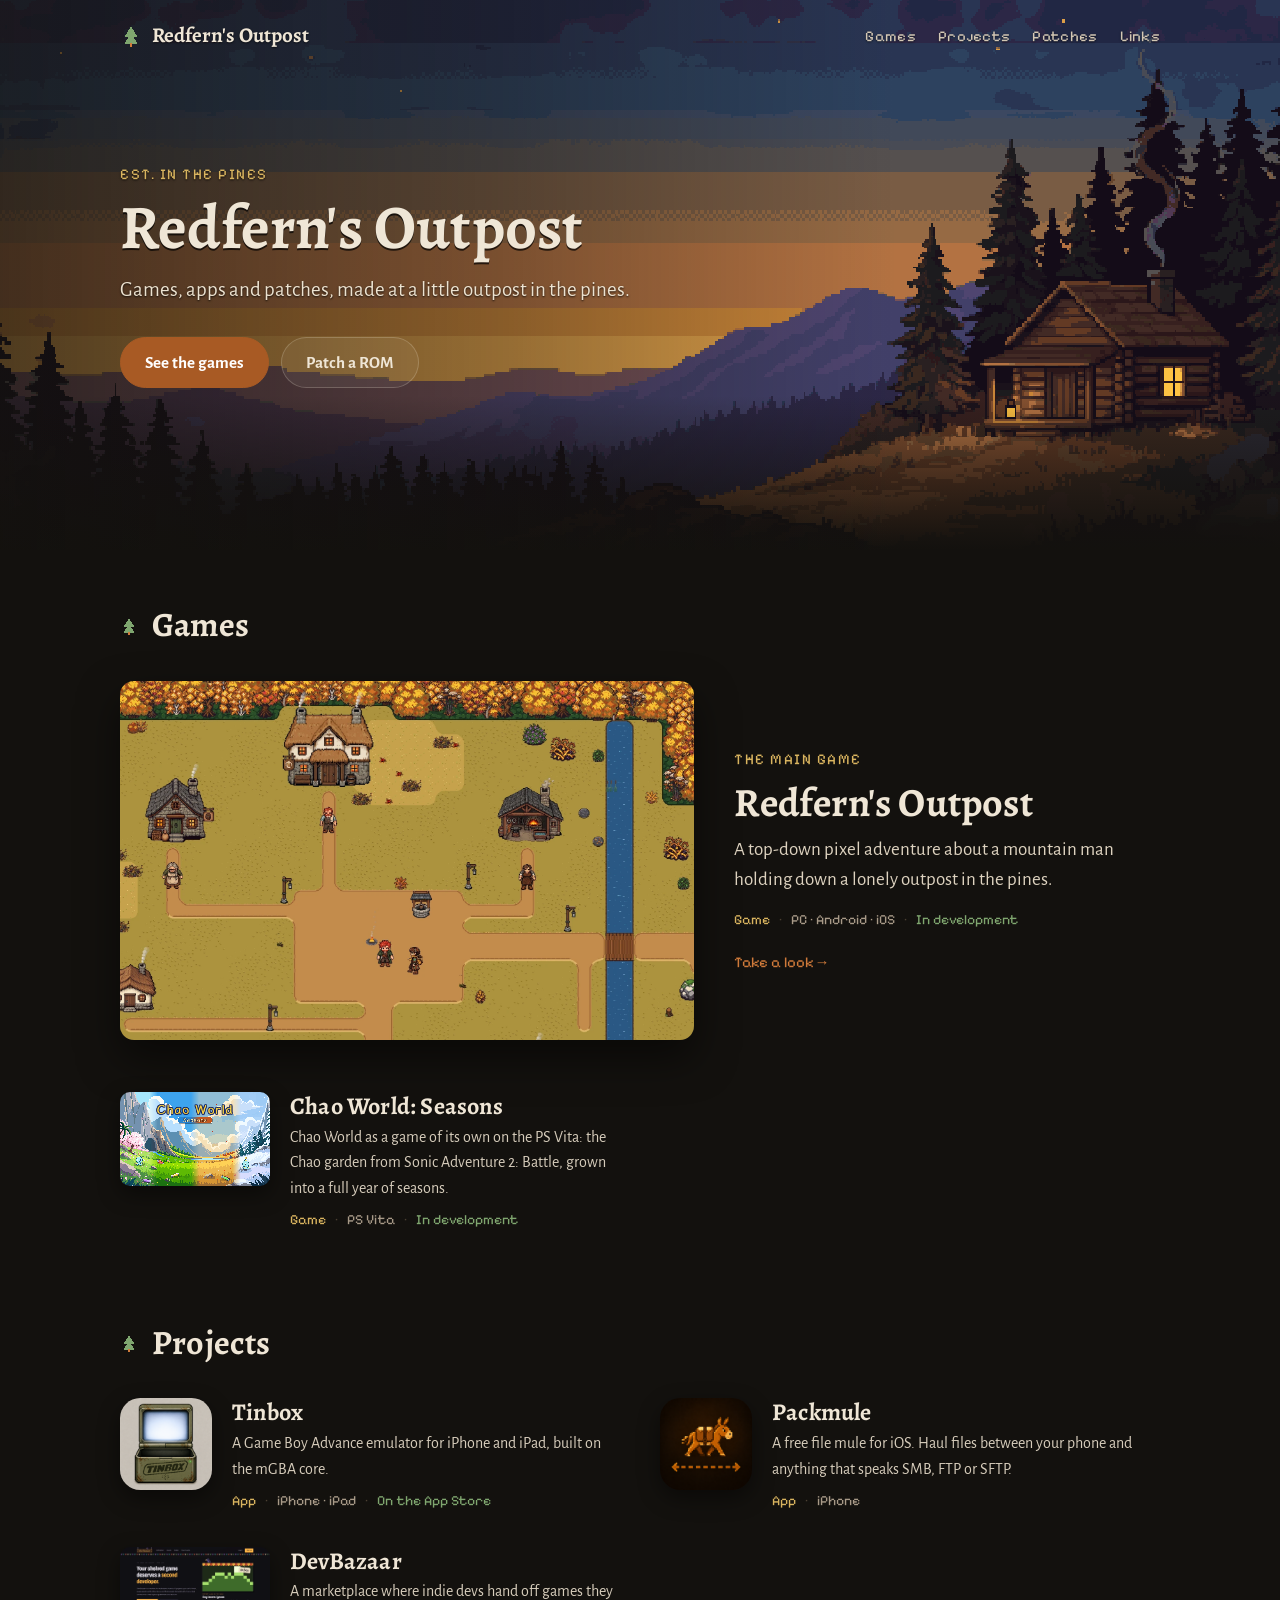
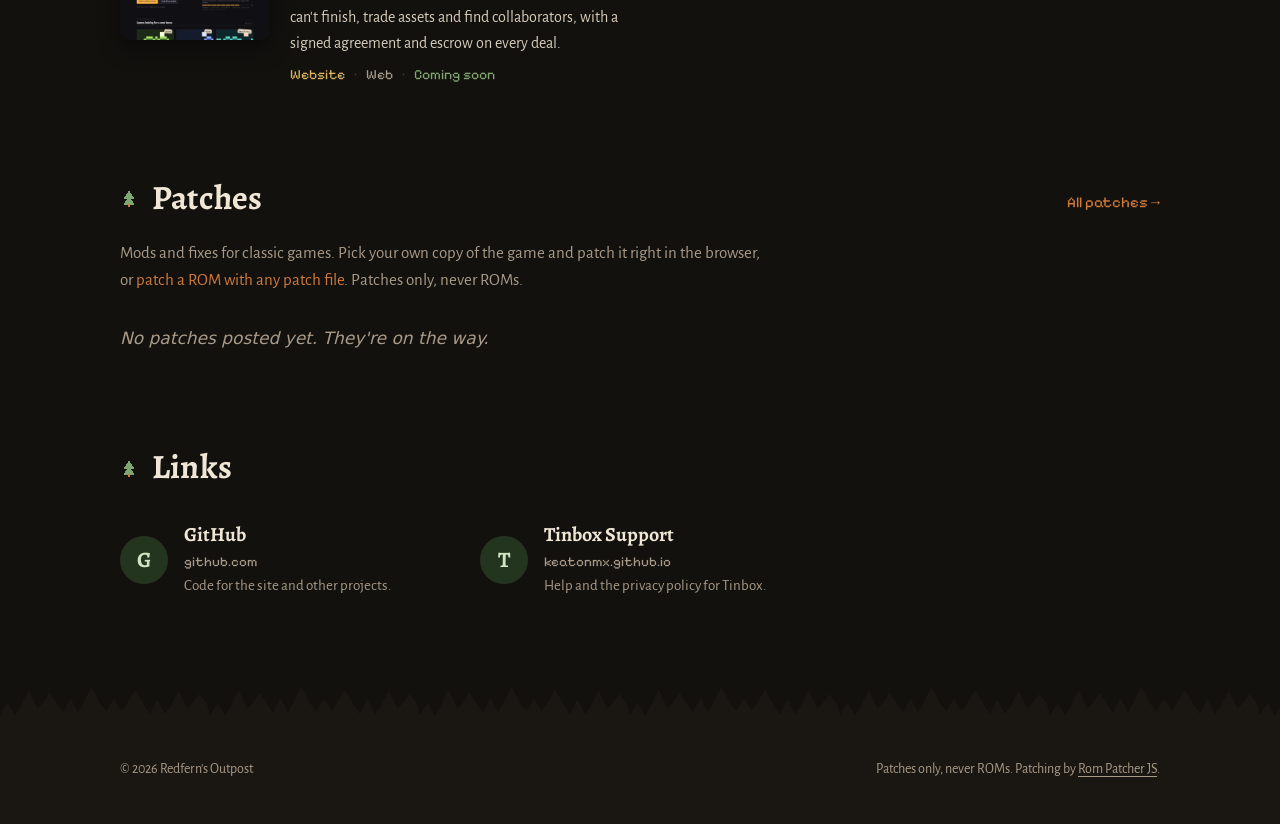
==== commit ac63fdc6: "Patch tool for any ROM and patch, a Games section, new Redfern's Outpost photo - patches.html: open " ====
--- a/index.html
+++ b/index.html
@@ -18,7 +18,7 @@
 <header class="topbar over">
   <div class="wrap">
     <a class="brand" href="./"><img src="assets/img/mark.svg" alt=""><span>Redfern's Outpost</span></a>
-    <nav class="nav"><a href="#projects-section">Projects</a><a href="patches.html">Patches</a><a href="#links-section">Links</a></nav>
+    <nav class="nav"><a href="#games-section">Games</a><a href="#projects-section">Projects</a><a href="patches.html">Patches</a><a href="#links-section">Links</a></nav>
   </div>
 </header>
 
@@ -28,13 +28,18 @@
     <h1>Redfern's Outpost</h1>
     <p>Games, apps and patches, made at a little outpost in the pines.</p>
     <div class="actions">
-      <a class="btn primary" href="#projects-section">See the projects</a>
-      <a class="btn" href="patches.html">Patches</a>
+      <a class="btn primary" href="#games-section">See the games</a>
+      <a class="btn" href="patches.html#patcher">Patch a ROM</a>
     </div>
   </div>
 </section>
 
 <main class="wrap">
+  <section class="section" id="games-section">
+    <div class="section-head"><h2>Games</h2></div>
+    <div class="grid" id="games"><div class="empty">Loading…</div></div>
+  </section>
+
   <section class="section" id="projects-section">
     <div class="section-head"><h2>Projects</h2></div>
     <div class="grid" id="projects"><div class="empty">Loading…</div></div>
@@ -42,7 +47,7 @@
 
   <section class="section" id="patches-section">
     <div class="section-head"><h2>Patches</h2><a href="patches.html">All patches →</a></div>
-    <p class="section-intro">Mods and fixes for classic games. Pick your own copy of the game and patch it right in the browser. Patches only, never ROMs.</p>
+    <p class="section-intro">Mods and fixes for classic games. Pick your own copy of the game and patch it right in the browser, or <a href="patches.html#patcher">patch a ROM with any patch file</a>. Patches only, never ROMs.</p>
     <div class="grid" id="latest-patches"><div class="empty">Loading…</div></div>
   </section>
 
--- a/assets/site.css
+++ b/assets/site.css
@@ -294,6 +294,8 @@
 }
 .shots img:hover { transform: translateY(-3px); }
 .shots.tall img { image-rendering: auto; }
+/* Screenshots that aren't pixel art (a project's "smooth": true, or "coverSmooth" for its cover) scale smoothly. */
+.hero-shot.smooth, .thumb.shot.smooth, .feature img.smooth, .shots.smooth img, .lightbox.smooth img { image-rendering: auto; }
 
 .facts { display: grid; grid-template-columns: auto 1fr; gap: 6px 14px; font-size: 15px; margin: 0; }
 .facts dt { color: var(--muted); }
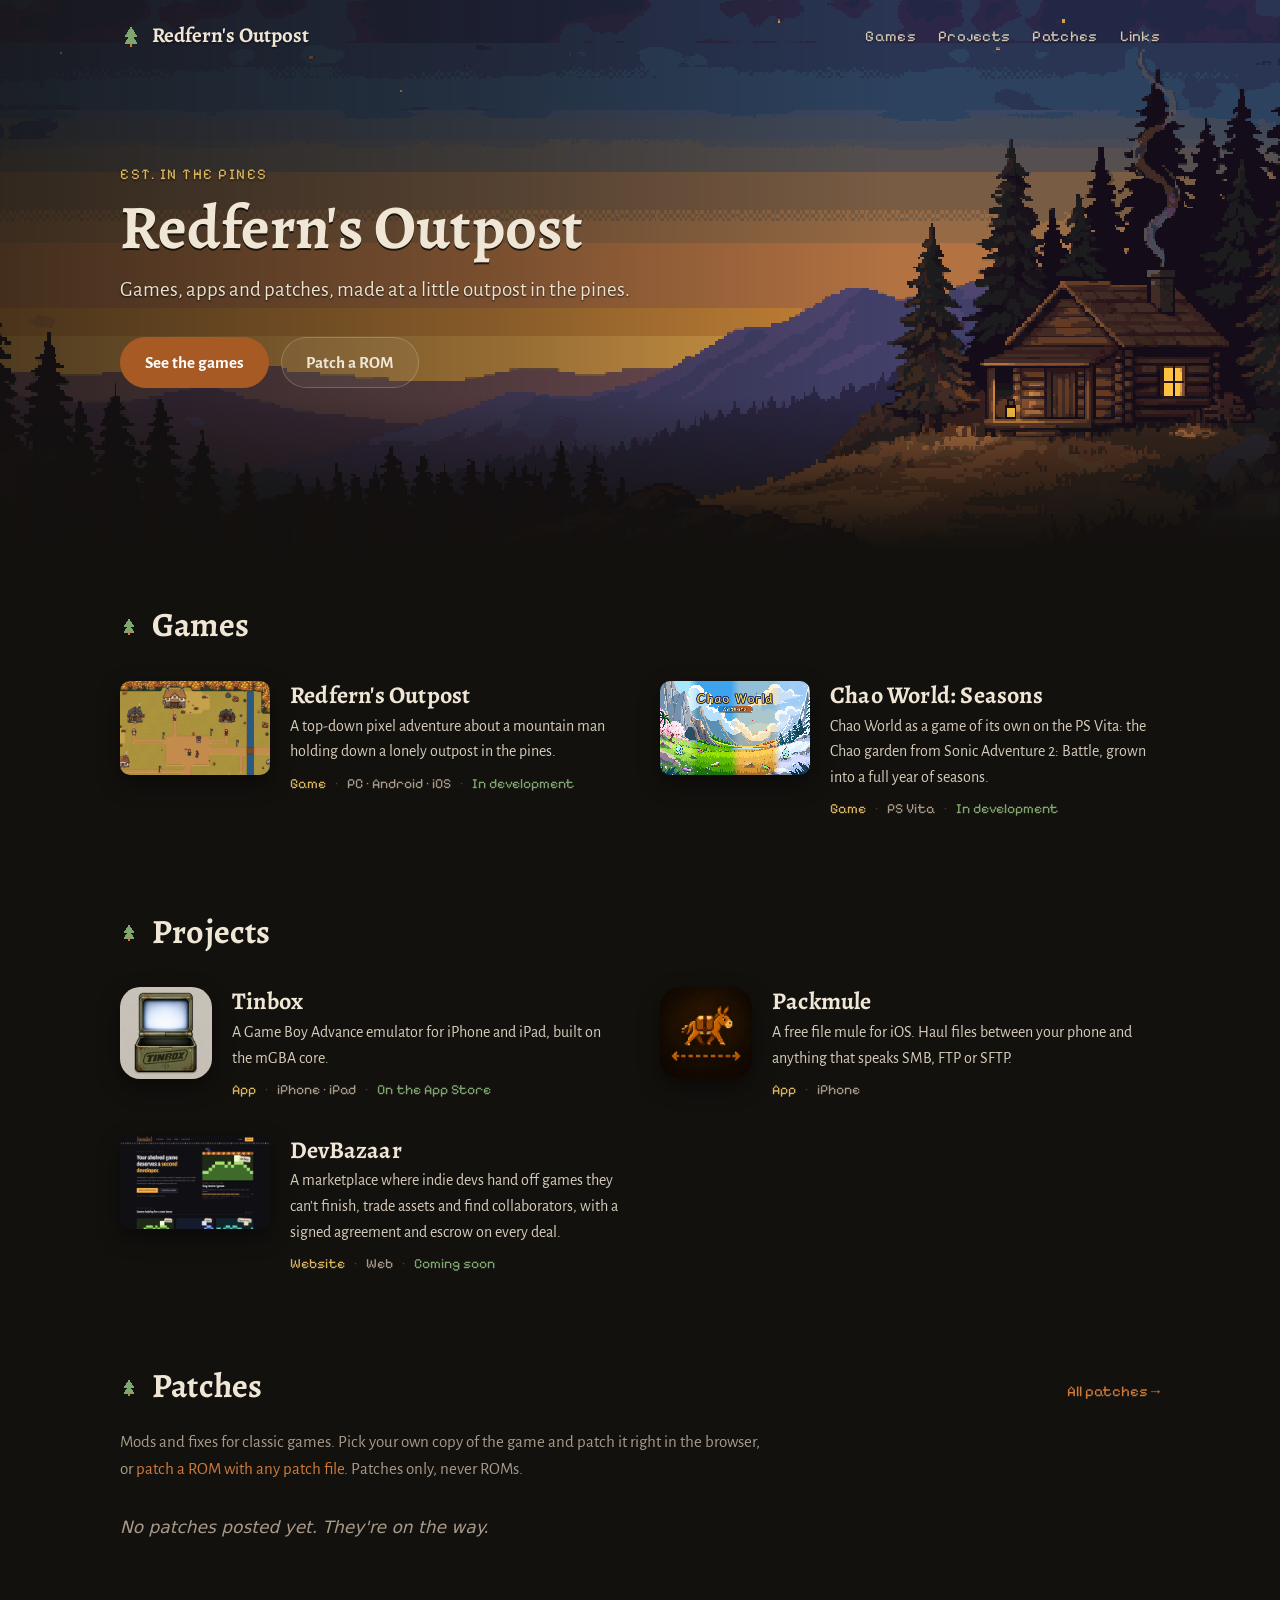
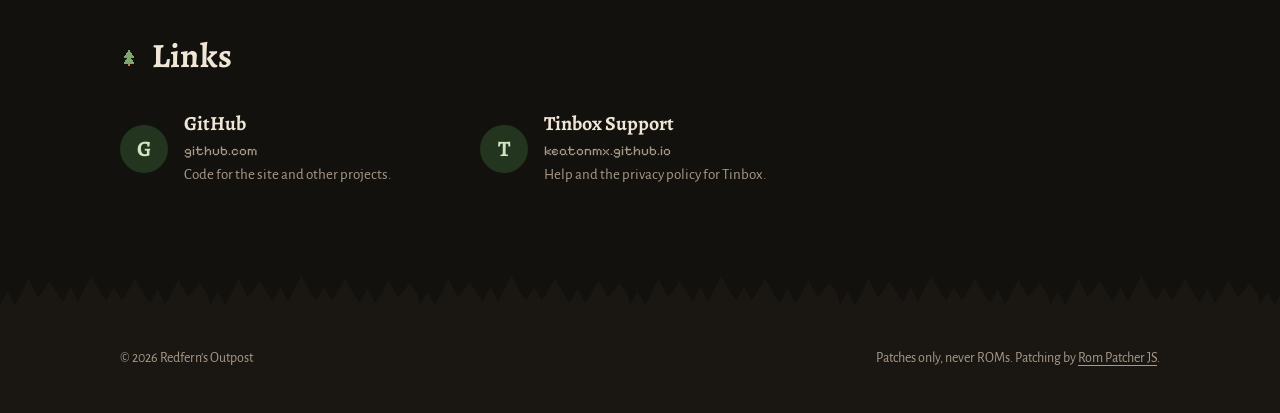
==== commit c039a51d: "Versioned script/style links so a publish never mixes old and new files; Redfern's Outpost as a regu" ====
--- a/index.html
+++ b/index.html
@@ -12,7 +12,7 @@
 <link rel="preconnect" href="https://fonts.googleapis.com">
 <link rel="preconnect" href="https://fonts.gstatic.com" crossorigin>
 <link rel="stylesheet" href="https://fonts.googleapis.com/css2?family=Alegreya:wght@700&family=Alegreya+Sans:wght@400;700&family=Pixelify+Sans:wght@400;500&display=swap">
-<link rel="stylesheet" href="assets/site.css">
+<link rel="stylesheet" href="assets/site.css?v=2">
 </head>
 <body>
 <header class="topbar over">
@@ -64,7 +64,7 @@
   </div>
 </footer>
 
-<script src="assets/site.js"></script>
+<script src="assets/site.js?v=2"></script>
 <script>renderHome();</script>
 </body>
 </html>
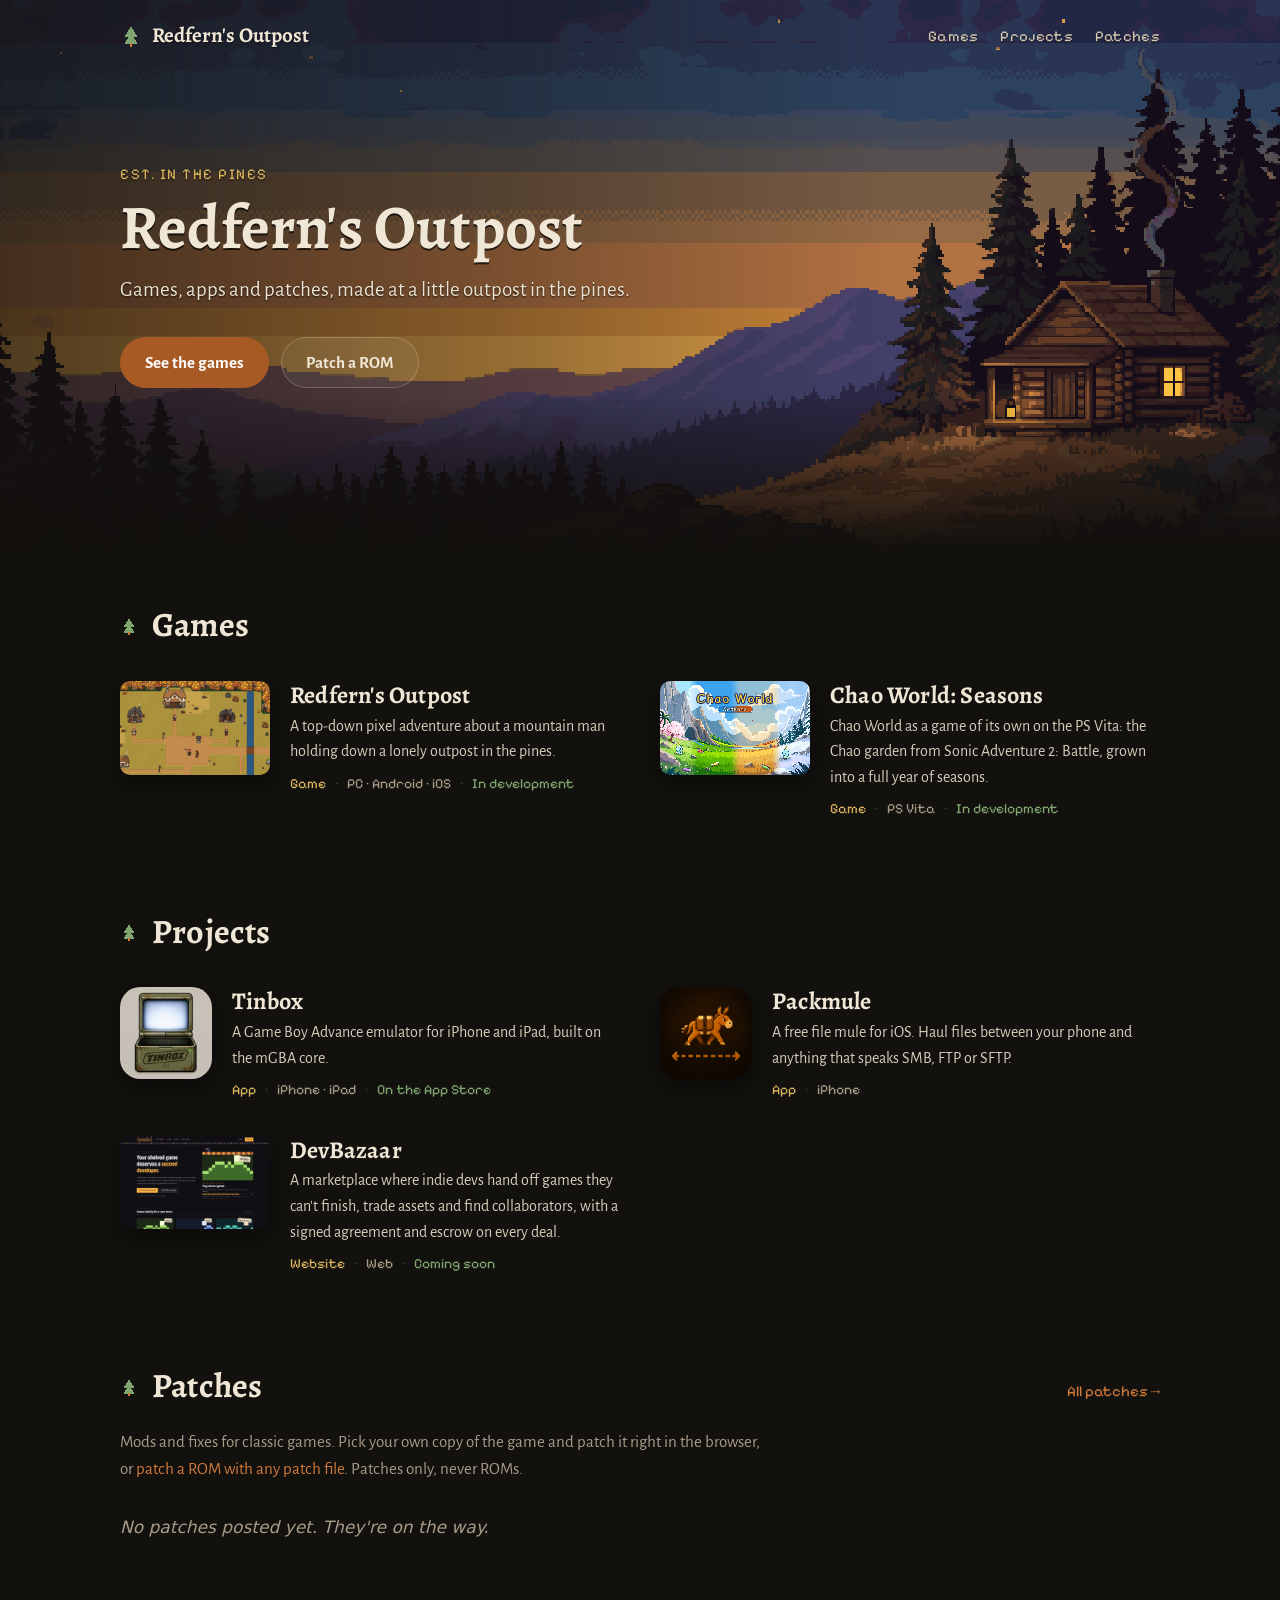
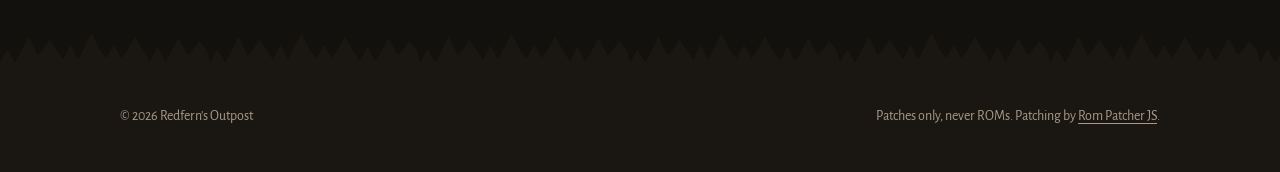
==== commit 150908c9: "Removed the GitHub profile and Tinbox Support cards from the home page; the empty Links section and " ====
--- a/index.html
+++ b/index.html
@@ -4,21 +4,28 @@
 <meta charset="utf-8">
 <meta name="viewport" content="width=device-width, initial-scale=1">
 <title>Redfern's Outpost</title>
-<meta name="description" content="Games, apps and patches made at Redfern's Outpost, a little outpost in the pines.">
-<meta property="og:title" content="Redfern's Outpost">
-<meta property="og:description" content="Games, apps and patches made at a little outpost in the pines.">
-<meta property="og:image" content="https://redfernsoutpost.com/assets/img/banner.png">
+<meta name="description" content="Games, apps and ROM patches made at Redfern&#x27;s Outpost, a little outpost in the pines.">
+<link rel="canonical" href="https://redfernsoutpost.com/">
+<meta property="og:type" content="website">
+<meta property="og:site_name" content="Redfern&#x27;s Outpost">
+<meta property="og:title" content="Redfern&#x27;s Outpost">
+<meta property="og:description" content="Games, apps and ROM patches made at Redfern&#x27;s Outpost, a little outpost in the pines.">
+<meta property="og:url" content="https://redfernsoutpost.com/">
+<meta property="og:image" content="https://redfernsoutpost.com/assets/img/share.jpg">
+<meta property="og:image:width" content="1200">
+<meta property="og:image:height" content="630">
+<meta name="twitter:card" content="summary_large_image">
 <link rel="icon" href="data:image/svg+xml,%3Csvg xmlns='http://www.w3.org/2000/svg' viewBox='0 0 16 16'%3E%3Cpath d='M8 1 13 9H10l3 5H3l3-5H3z' fill='%237fa66f'/%3E%3Crect x='7' y='13' width='2' height='3' fill='%23cf7a3a'/%3E%3C/svg%3E">
 <link rel="preconnect" href="https://fonts.googleapis.com">
 <link rel="preconnect" href="https://fonts.gstatic.com" crossorigin>
 <link rel="stylesheet" href="https://fonts.googleapis.com/css2?family=Alegreya:wght@700&family=Alegreya+Sans:wght@400;700&family=Pixelify+Sans:wght@400;500&display=swap">
-<link rel="stylesheet" href="assets/site.css?v=2">
+<link rel="stylesheet" href="assets/site.css?v=4">
 </head>
 <body>
 <header class="topbar over">
   <div class="wrap">
     <a class="brand" href="./"><img src="assets/img/mark.svg" alt=""><span>Redfern's Outpost</span></a>
-    <nav class="nav"><a href="#games-section">Games</a><a href="#projects-section">Projects</a><a href="patches.html">Patches</a><a href="#links-section">Links</a></nav>
+    <nav class="nav"><a href="#games-section">Games</a><a href="#projects-section">Projects</a><a href="patches.html">Patches</a></nav>
   </div>
 </header>
 
@@ -51,7 +58,7 @@
     <div class="grid" id="latest-patches"><div class="empty">Loading…</div></div>
   </section>
 
-  <section class="section" id="links-section">
+  <section class="section" id="links-section" hidden>
     <div class="section-head"><h2>Links</h2></div>
     <div class="links" id="links"><div class="empty">Loading…</div></div>
   </section>
@@ -64,7 +71,7 @@
   </div>
 </footer>
 
-<script src="assets/site.js?v=2"></script>
+<script src="assets/site.js?v=4"></script>
 <script>renderHome();</script>
 </body>
 </html>
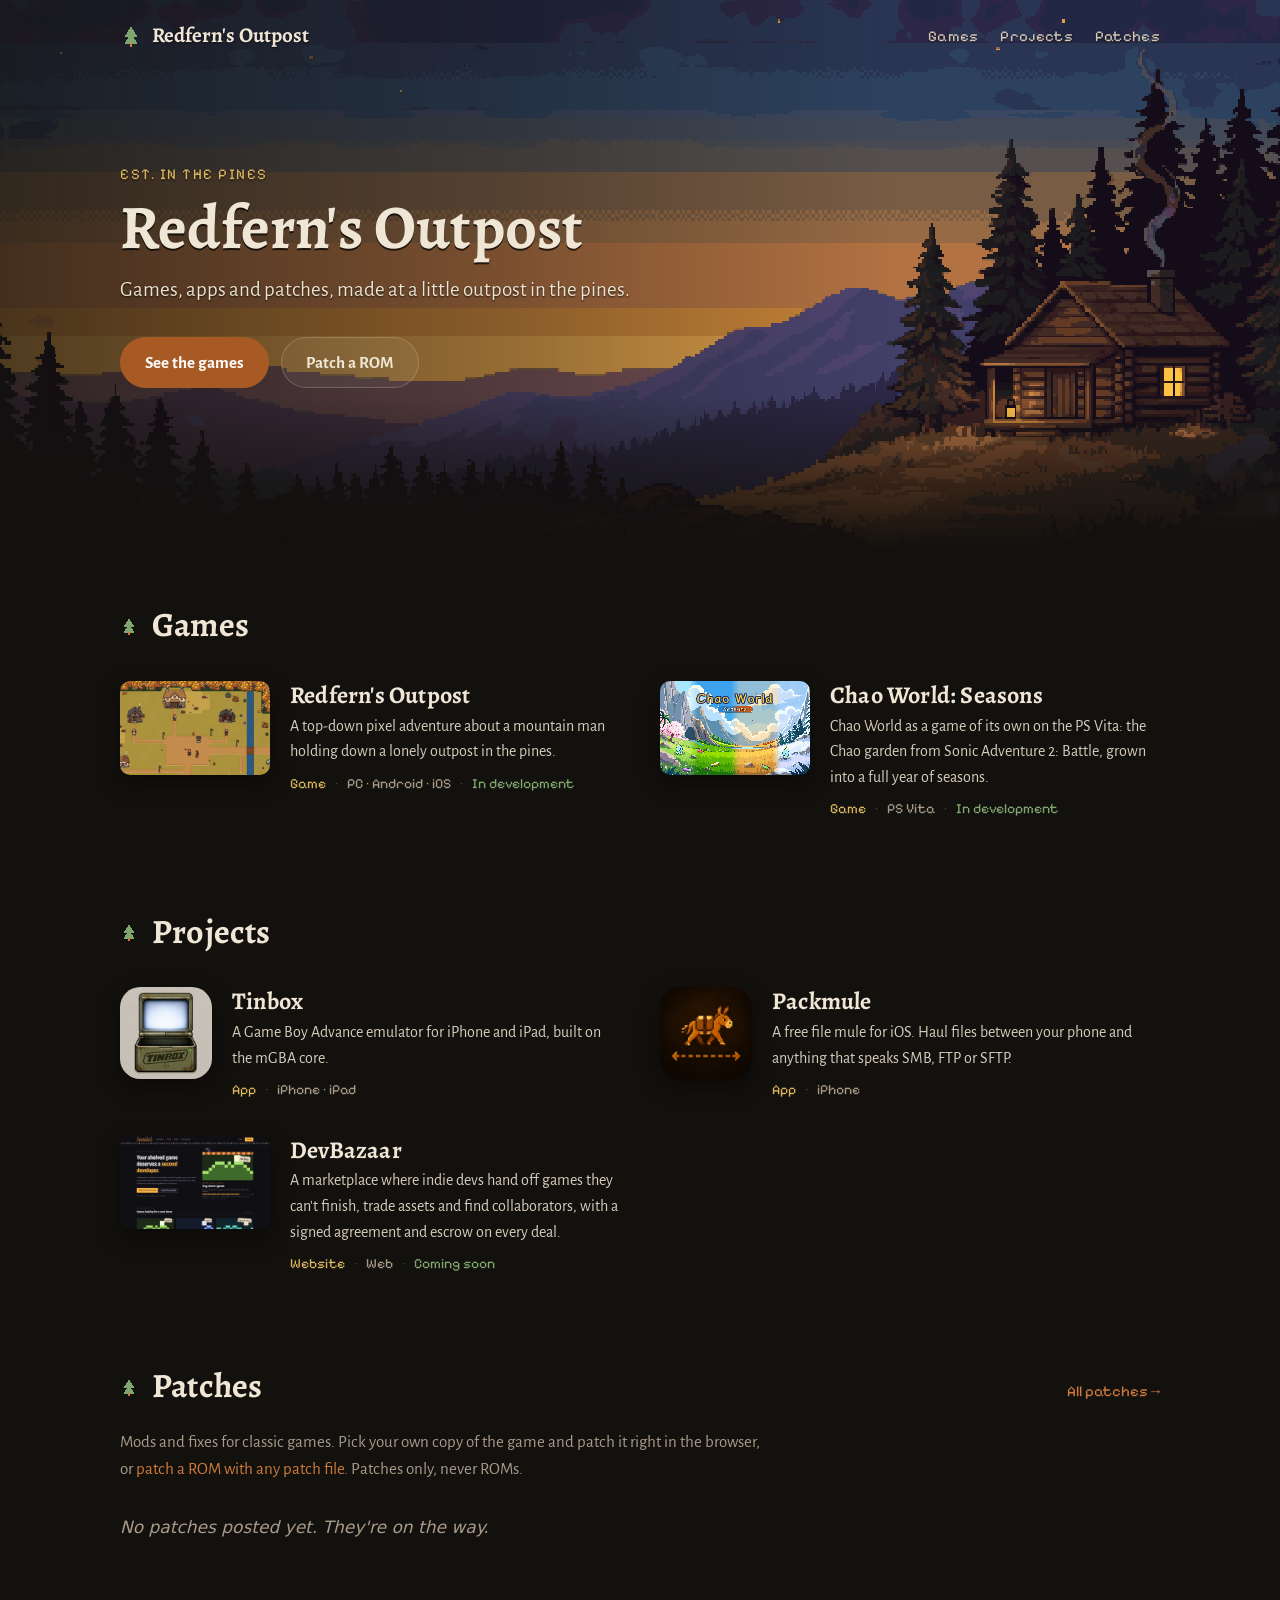
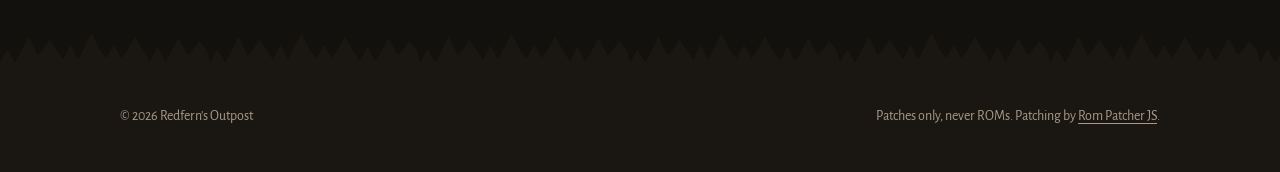
==== commit 9414ad7c: "Site editor at /admin/ (Sveltia CMS), published by GitHub Actions - admin/: sign in with a GitHub to" ====
--- a/index.html
+++ b/index.html
@@ -19,13 +19,13 @@
 <link rel="preconnect" href="https://fonts.googleapis.com">
 <link rel="preconnect" href="https://fonts.gstatic.com" crossorigin>
 <link rel="stylesheet" href="https://fonts.googleapis.com/css2?family=Alegreya:wght@700&family=Alegreya+Sans:wght@400;700&family=Pixelify+Sans:wght@400;500&display=swap">
-<link rel="stylesheet" href="assets/site.css?v=4">
+<link rel="stylesheet" href="assets/site.css?v=5">
 </head>
 <body>
 <header class="topbar over">
   <div class="wrap">
     <a class="brand" href="./"><img src="assets/img/mark.svg" alt=""><span>Redfern's Outpost</span></a>
-    <nav class="nav"><a href="#games-section">Games</a><a href="#projects-section">Projects</a><a href="patches.html">Patches</a></nav>
+    <nav class="nav"><a href="#games-section">Games</a><a href="#projects-section">Projects</a><a href="patches.html">Patches</a><!-- about-nav --><!-- /about-nav --></nav>
   </div>
 </header>
 
@@ -33,7 +33,7 @@
   <div class="wrap">
     <div class="eyebrow">Est. in the pines</div>
     <h1>Redfern's Outpost</h1>
-    <p>Games, apps and patches, made at a little outpost in the pines.</p>
+    <p data-edit="tagline">Games, apps and patches, made at a little outpost in the pines.</p>
     <div class="actions">
       <a class="btn primary" href="#games-section">See the games</a>
       <a class="btn" href="patches.html#patcher">Patch a ROM</a>
@@ -58,6 +58,9 @@
     <div class="grid" id="latest-patches"><div class="empty">Loading…</div></div>
   </section>
 
+  <!-- about: filled in from site.json by tools/build-pages.py -->
+  <!-- /about -->
+
   <section class="section" id="links-section" hidden>
     <div class="section-head"><h2>Links</h2></div>
     <div class="links" id="links"><div class="empty">Loading…</div></div>
@@ -71,7 +74,7 @@
   </div>
 </footer>
 
-<script src="assets/site.js?v=4"></script>
+<script src="assets/site.js?v=5"></script>
 <script>renderHome();</script>
 </body>
 </html>
--- a/assets/site.css
+++ b/assets/site.css
@@ -136,6 +136,13 @@
 }
 .section-head a { font-family: var(--pixel); font-size: 15px; }
 .section-intro { margin: -14px 0 28px; color: var(--muted); max-width: 640px; }
+/* About (site.json, written into index.html by tools/build-pages.py) */
+.about { display: grid; grid-template-columns: 180px 1fr; gap: 32px; align-items: start; max-width: 860px; }
+.about.text-only { grid-template-columns: 1fr; }
+.about img { width: 100%; border-radius: 14px; box-shadow: 0 8px 20px rgba(0, 0, 0, .4); }
+.about p { margin: 0 0 14px; }
+.about p:last-child { margin-bottom: 0; }
+@media (max-width: 640px) { .about { grid-template-columns: 1fr; } .about img { max-width: 180px; } }
 
 /* page header for inner pages */
 .page-head { padding: 36px 0 6px; }
@@ -276,6 +283,8 @@
 .block .muted { color: var(--muted); font-size: 15px; }
 aside .block h2 { font-size: 21px; }
 aside .note { border-left: 3px solid var(--pine); padding-left: 14px; }
+.download + .download { margin-top: 16px; }
+.block .download p { margin: 6px 0 0; color: var(--muted); font-size: 14px; word-break: break-all; }
 
 .features { margin: 0; padding: 0; list-style: none; }
 .features li { position: relative; padding: 5px 0 5px 26px; }
